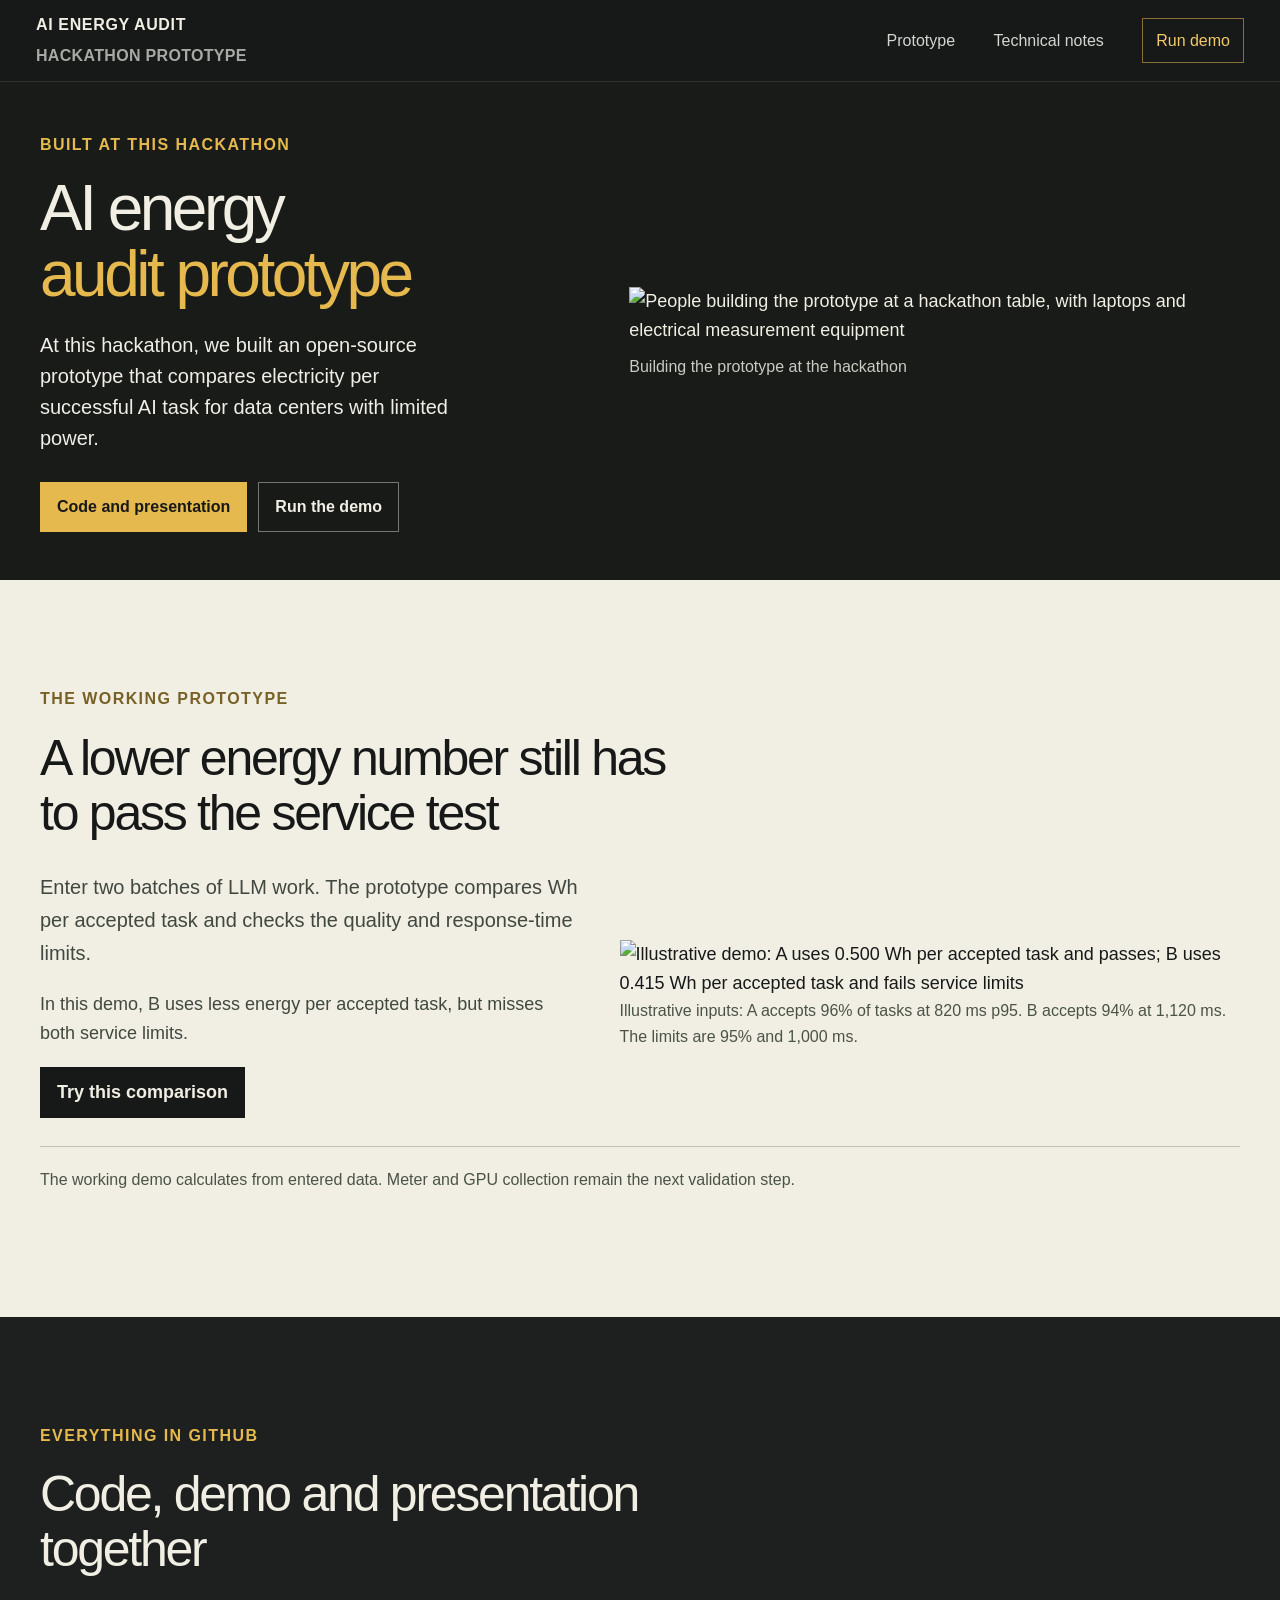
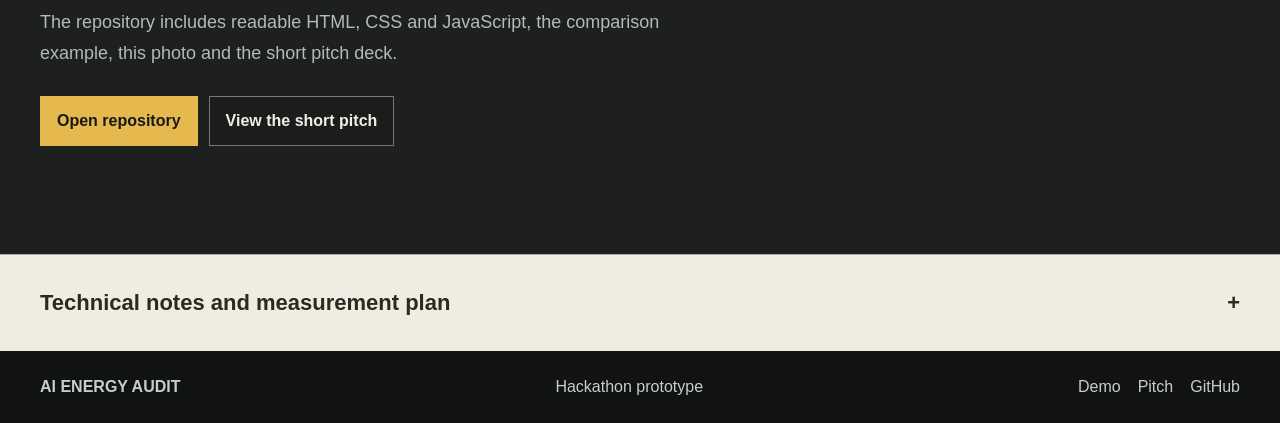
==== src/index.html @ 49cd06fc "Put the hackathon prototype, source and short pitch first" ====
<!doctype html><html lang="en"><head><meta charset="utf-8"><meta name="viewport" content="width=device-width, initial-scale=1"><meta name="description" content="A hackathon prototype for comparing LLM electricity use per accepted task."><title>AI Energy Audit · Hackathon prototype</title><link rel="stylesheet" href="styles.css"></head><body>
<a class="skip-link" href="#main">Skip to content</a><header class="site-header"><a class="wordmark" href="./">AI ENERGY AUDIT <small>HACKATHON PROTOTYPE</small></a><nav class="main-nav"><a href="#case">Prototype</a><a href="#method">Technical notes</a><a class="nav-cta" href="demo/">Run demo</a></nav></header><main id="main">
<section class="hackathon-hero" id="top"><div class="wrap hackathon-hero-grid"><div class="hackathon-copy"><p class="eyebrow">Built at this hackathon</p><h1>AI energy<br><em>audit prototype</em></h1><p class="hero-deck">At this hackathon, we built an open-source prototype that compares electricity per successful AI task for data centers with limited power.</p><div class="hero-actions"><a class="button button-amber" href="https://github.com/maxchamp2005-sudo/llm-energy-efficiency">Code and presentation</a><a class="button button-outline" href="demo/">Run the demo</a></div></div><figure class="hackathon-photo"><img src="assets/hackathon-team.jpg" alt="People building the prototype at a hackathon table, with laptops and electrical measurement equipment"><figcaption>Building the prototype at the hackathon</figcaption></figure></div></section>
<section class="section section-cream prototype-section" id="case"><div class="wrap"><p class="eyebrow eyebrow-dark">The working prototype</p><h2>A lower energy number still has to pass the service test</h2><div class="prototype-grid"><div><p class="large-copy">Enter two batches of LLM work. The prototype compares Wh per accepted task and checks the quality and response-time limits.</p><p>In this demo, B uses less energy per accepted task, but misses both service limits.</p><a class="button button-dark" href="demo/">Try this comparison</a></div><figure class="prototype-figure"><img src="assets/prototype-comparison.svg" alt="Illustrative demo: A uses 0.500 Wh per accepted task and passes; B uses 0.415 Wh per accepted task and fails service limits"><figcaption>Illustrative inputs: A accepts 96% of tasks at 820 ms p95. B accepts 94% at 1,120 ms. The limits are 95% and 1,000 ms.</figcaption></figure></div><p class="prototype-status">The working demo calculates from entered data. Meter and GPU collection remain the next validation step.</p></div></section>
<section class="section section-charcoal code-section"><div class="wrap"><p class="eyebrow">Everything in GitHub</p><h2>Code, demo and presentation together</h2><p class="section-intro">The repository includes readable HTML, CSS and JavaScript, the comparison example, this photo and the short pitch deck.</p><div class="hero-actions"><a class="button button-amber" href="https://github.com/maxchamp2005-sudo/llm-energy-efficiency">Open repository</a><a class="button button-outline" href="pitch/">View the short pitch</a></div></div></section>
<details class="technical-notes" id="method"><summary class="wrap">Technical notes and measurement plan <span aria-hidden="true">+</span></summary><div class="technical-content">    <section class="section section-cream" id="technical-case">
      <div class="wrap">
        <div class="section-topline"><span>THE DECISION</span><span>01 — 04</span></div>
        <div class="case-grid">
          <div>
            <p class="eyebrow eyebrow-dark">For operators with a choice to make</p>
            <h2>When two configurations both work, which one earns its place?</h2>
          </div>
          <div class="case-copy">
            <p class="large-copy">A model, serving stack, batching policy, or quantization change can alter energy use and service quality at the same time. A useful comparison holds the workload and acceptance rules steady, then measures what each configuration consumes.</p>
            <p>This is for an enterprise team evaluating a specific deployment decision—not a universal data-center score. The pilot starts with one representative workload and a clear operational threshold for quality, time to first token (TTFT), and time per output token (TPOT).</p>
            <a class="text-link" href="demo/">See how the batch comparison works <span aria-hidden="true">↗</span></a>
          </div>
        </div>
        <div class="decision-strip">
          <div class="decision-cell decision-label">A decision<br>with evidence</div>
          <div class="decision-cell"><span class="cell-index">INPUT</span><strong>Same fixed task set</strong><p>Prompts, sampling rules, warm-up, concurrency, and evaluation criteria are held constant.</p></div>
          <div class="decision-cell"><span class="cell-index">GATES</span><strong>Service stays in bounds</strong><p>A lower energy result is not eligible if quality acceptance or latency misses its threshold.</p></div>
          <div class="decision-cell"><span class="cell-index">OUTPUT</span><strong>Wh per accepted task</strong><p>Batch energy is divided by tasks that complete and pass the agreed quality check.</p></div>
        </div>
      </div>
    </section>

    <section class="section section-charcoal" id="measurement-details">
      <div class="wrap">
        <div class="section-topline"><span>THE MEASUREMENT MODEL</span><span>02 — 04</span></div>
        <div class="section-heading-row">
          <div><p class="eyebrow">Two boundaries, one workload</p><h2>Read the wall.<br><em>Explain the device.</em></h2></div>
          <p class="section-intro">The supply meter answers what the included equipment used. GPU telemetry helps explain how an accelerator behaved. Keep both observations aligned in time, and keep their totals separate.</p>
        </div>
        <div class="boundary-grid">
          <article class="boundary-card boundary-system">
            <div class="card-kicker"><span class="icon-ring">01</span> PRIMARY ENERGY RESULT</div>
            <h3>Whole-system supply energy</h3>
            <p>Measure real power or cumulative Wh at a defined, suitably rated supply boundary. Include every feed inside that boundary and state which loads sit outside it.</p>
            <div class="equation"><span>E<sub>supply</sub></span><b>∫ P(t) dt</b><small>across the matched batch window</small></div>
            <p class="card-foot">This is the candidate numerator for Wh per accepted task.</p>
          </article>
          <article class="boundary-card boundary-gpu">
            <div class="card-kicker"><span class="icon-ring">02</span> SECONDARY TELEMETRY</div>
            <h3>GPU device counters</h3>
            <p>Read supported per-device power or energy counters locally. Align their time window to the workload and report the sensor scope, sampling limits, and device support.</p>
            <div class="equation equation-gpu"><span>E<sub>GPU</sub></span><b>Σ Δcounter</b><small>per device, same time window</small></div>
            <p class="card-foot">Use this to explain the supply result. Never add it to supply Wh.</p>
          </article>
        </div>
        <div class="boundary-warning"><span aria-hidden="true">↳</span><p><strong>Do not double count.</strong> GPU energy is already inside a whole-system supply reading when those GPUs are downstream of the meter.</p></div>

        <div class="metric-band">
          <div><span class="metric-number">Wh</span><span class="metric-caption">gross batch energy</span></div>
          <div class="metric-operator">÷</div>
          <div><span class="metric-number metric-amber">accepted</span><span class="metric-caption">completed tasks</span></div>
          <div class="metric-operator">=</div>
          <div><span class="metric-number metric-result">Wh / task</span><span class="metric-caption">service-gated efficiency</span></div>
        </div>
        <p class="metric-caveat">For concurrent inference this is a batch average, not causal per-request metering. Keep the request mix, batch window, failed work, and quality evaluation visible.</p>
      </div>
    </section>

    <section class="section section-grid" id="pilot">
      <div class="wrap">
        <div class="section-topline"><span>THE PILOT SHAPE</span><span>03 — 04</span></div>
        <div class="pilot-intro">
          <div><p class="eyebrow eyebrow-dark">Designed for an isolated environment</p><h2>One bounded question.<br>One defensible comparison.</h2></div>
          <p class="large-copy">A candidate pilot correlates real supply energy with request and task logs, then uses GPU telemetry as a separate diagnostic. The deployment can be designed with a local collector and local results, with no outbound service calls; the meter’s own data path must be validated before the study.</p>
        </div>
        <div class="pilot-steps">
          <article><span class="step-mark">A</span><h3>Define the boundary</h3><p>Choose the metered feeds and included equipment. Record exclusions such as cooling, UPS losses, or shared infrastructure.</p></article>
          <article><span class="step-mark">B</span><h3>Freeze the workload</h3><p>Fix the task set, warm-up, sampling, and evaluation. Agree on quality acceptance, TTFT, and TPOT targets before comparing.</p></article>
          <article><span class="step-mark">C</span><h3>Align each run</h3><p>Match meter readings, GPU counters, and request/task events to the same start and end. Repeat trials and retain failures.</p></article>
          <article><span class="step-mark">D</span><h3>Decide inside the gate</h3><p>Compare Wh per accepted task only after each candidate clears the agreed service thresholds. Report uncertainty and boundary limits.</p></article>
        </div>
        <div class="fit-note"><span class="fit-label">ADDED VALUE TO TEST</span><p>Tools such as NVIDIA DCGM, AIPerf, MLPerf, and Zeus address useful parts of GPU telemetry, benchmarking, or energy analysis. The pilot’s proposed added value is the aligned view across real supply energy, production-shaped task outcomes, quality, and latency under one fixed acceptance rule. Keep existing tools where they fit; test whether this combined evidence changes the decision.</p></div>
      </div>
    </section>

    <section class="section section-cream section-economics">
      <div class="wrap">
        <div class="section-topline"><span>THE BUSINESS CASE</span><span>04 — 04</span></div>
        <div class="economics-grid">
          <div><p class="eyebrow eyebrow-dark">Translate carefully</p><h2>Expose energy cost.<br>Earn the savings claim.</h2><p class="large-copy">Metered consumption can make energy exposure legible. A lower lab result becomes a cash-savings estimate only after runtime, the tariff, and the applicable contract charges are verified.</p></div>
          <div class="economics-ledger">
            <div class="ledger-row"><span>01 / COST EXPOSURE</span><strong>Measured energy × applicable rate × eligible runtime</strong><p>Report the measured boundary and the rate used. Demand, capacity, fixed, and pass-through charges may not move with kWh.</p></div>
            <div class="ledger-row ledger-highlight"><span>02 / CONDITIONAL SAVINGS</span><strong>Validated energy delta × variable charges that actually change</strong><p>Apply only to workloads that can adopt the eligible configuration. Confirm billing treatment and operational runtime before calling it cash savings.</p></div>
          </div>
        </div>
      </div>
    </section>

    <section class="context-section">
      <div class="wrap context-grid">
        <div><p class="eyebrow">Why the decision matters</p><h2>Efficiency evidence helps operators use scarce capacity well.</h2></div>
        <div class="context-copy"><p>Electricity supply and interconnection can move on a different schedule from data-center construction. The IEA describes grid expansion timelines of roughly 5–15 years in some cases, compared with 1–3 years for data centers. Measurement can inform workload and infrastructure choices; it cannot create feeder capacity, solve cooling constraints, or accelerate a utility connection.</p><p>Likewise, PUE describes facility overhead relative to IT energy. It does not say how efficiently a given model completes accepted work. An LLM workload metric fills a different question, with its own clearly declared boundary.</p><div class="context-source"><span>CONTEXT, NOT A PROMISE</span><a href="https://www.iea.org/reports/electricity-2026/grids" target="_blank" rel="noopener">IEA · Electricity 2026: Grids ↗</a><a href="https://datacenter.uptimeinstitute.com/rs/711-RIA-145/images/2025.Annual.Survey.Report.pdf?version=0" target="_blank" rel="noopener">Uptime Institute · 2025 Annual Survey ↗</a></div></div>
      </div>
    </section>

    <section class="section section-charcoal instrument-section">
      <div class="wrap instrument-grid">
        <div><p class="eyebrow">Instrumentation reality check</p><h2>Current is useful.<br>Current is not energy.</h2><p class="section-intro">Clamp and bench meters can help diagnose load, but neither named instrument is a direct W/Wh meter. Select an appropriately rated real-energy meter for the supply measurement.</p></div>
        <details class="instrument-details">
          <summary><span>Open instrument notes</span><span class="summary-icon" aria-hidden="true">+</span></summary>
          <div class="details-body">
            <div class="instrument-row"><strong>Fluke 376 FC</strong><p>True-RMS clamp meter for AC/DC current diagnostics. Its current reading supports a load check; by itself it does not provide supply real power or cumulative Wh for this study. Confirm rated safe access and a fully local data path for any future workflow.</p><a href="https://www.fluke.com/en-us/product/electrical-testing/clamp-meters/fluke-376-fc" target="_blank" rel="noopener">Manufacturer product page ↗</a></div>
            <div class="instrument-row"><strong>Original UNI-T UT61B</strong><p>Not the UT61B+ variant. The original model is discontinued, is not True-RMS, and has a 10 A terminal-current limit. Treat it as limited bench diagnostics, not a server-feed clamp or direct W/Wh instrument.</p><a href="https://meters.uni-trend.com/product/ut61-series/" target="_blank" rel="noopener">UNI-T UT61 series ↗</a></div>
            <div class="instrument-row"><strong>Native GPU telemetry</strong><p>DCGM-exported NVIDIA metrics can supply device observations where supported. They remain a distinct boundary from wall or supply energy and should not be summed into it.</p><a href="https://docs.nvidia.com/datacenter/dcgm/latest/reference/dcgm-exporter-metrics.html" target="_blank" rel="noopener">NVIDIA DCGM exporter metrics ↗</a></div>
            <div class="instrument-row"><strong>Decision economics</strong><p>Unit economics connects resource consumption to a useful unit of work. The pilot should keep that unit tied to a task that passes the agreed quality threshold.</p><a href="https://www.finops.org/framework/capabilities/unit-economics/" target="_blank" rel="noopener">FinOps Foundation · Unit economics ↗</a></div>
          </div>
        </details>
      </div>
    </section>

</div></details>
</main><footer class="site-footer"><div class="wrap footer-content"><a class="footer-brand" href="./">AI ENERGY AUDIT</a><span>Hackathon prototype</span><div><a href="demo/">Demo</a><a href="pitch/">Pitch</a><a href="https://github.com/maxchamp2005-sudo/llm-energy-efficiency">GitHub</a></div></div></footer></body></html>
---- src/styles.css ----
:root {
  color-scheme: dark;
  --ink: #171918;
  --ink-2: #202321;
  --cream: #f1eee4;
  --paper: #e7e3d8;
  --amber: #e6b94e;
  --amber-light: #f1ca6a;
  --muted: #a5aaa4;
  --line: rgba(241, 238, 228, .18);
  --dark-line: rgba(23, 25, 24, .18);
  --body: "Avenir Next", Avenir, "Segoe UI", sans-serif;
  --display: "Avenir Next", Avenir, "Segoe UI", sans-serif;
}
* { box-sizing: border-box; }
html { scroll-behavior: smooth; scroll-padding-top: 82px; }
body { margin: 0; background: var(--ink); color: var(--cream); font: 16px/1.62 var(--body); -webkit-font-smoothing: antialiased; }
a { color: inherit; }
button, input, select { font: inherit; }
button, a { -webkit-tap-highlight-color: transparent; }
::selection { color: var(--ink); background: var(--amber); }
.wrap { width: min(1200px, calc(100% - 72px)); margin-inline: auto; }
.skip-link { position: fixed; z-index: 100; top: 8px; left: 8px; padding: 10px 14px; transform: translateY(-150%); color: var(--ink); background: var(--amber); }
.skip-link:focus { transform: none; }
.site-header { height: 78px; padding: 0 max(36px, calc((100vw - 1320px) / 2)); position: relative; z-index: 5; display: flex; align-items: center; justify-content: space-between; border-bottom: 1px solid rgba(241, 238, 228, .12); background: var(--ink); }
.wordmark { display: inline-flex; gap: 12px; align-items: center; text-decoration: none; font-weight: 750; font-size: 11px; letter-spacing: .12em; line-height: 1.18; }
.wordmark small { display: block; margin-top: 5px; color: var(--muted); font-size: 8px; font-weight: 600; letter-spacing: .18em; }
.wordmark-mark { width: 34px; height: 34px; display: grid; place-items: center; border: 1px solid rgba(230, 185, 78, .6); color: var(--amber); font: 700 15px/1 var(--display); }
.wordmark-mark span { color: var(--cream); }
.main-nav { display: flex; align-items: center; gap: clamp(19px, 3vw, 43px); }
.main-nav a { color: #d4d6d0; text-decoration: none; font-size: 12px; transition: color .18s ease; }
.main-nav a:hover, .main-nav a:focus-visible { color: var(--amber-light); }
.main-nav .nav-cta { padding: 9px 13px; border: 1px solid rgba(230, 185, 78, .55); color: var(--amber-light); }
.main-nav .nav-cta span { padding-left: 7px; }
.hero { min-height: 690px; height: min(800px, calc(100svh - 78px)); position: relative; overflow: hidden; display: flex; align-items: center; background: #111412; }
.hero-image, .hero-shade { position: absolute; inset: 0; }
.hero-image { background: url("assets/llm-energy-hero.png") center 48% / cover no-repeat; opacity: .74; }
.hero-shade { background: linear-gradient(90deg, rgba(16, 19, 17, .98) 0%, rgba(16, 19, 17, .9) 36%, rgba(16, 19, 17, .48) 63%, rgba(16, 19, 17, .1) 100%), linear-gradient(0deg, rgba(16, 19, 17, .64), transparent 24%, transparent 80%, rgba(16, 19, 17, .34)); }
.hero-content { position: relative; z-index: 1; padding-block: 80px; }
.eyebrow { margin: 0 0 20px; color: var(--amber); font-size: 10px; font-weight: 700; letter-spacing: .19em; line-height: 1.4; text-transform: uppercase; }
.eyebrow-dark { color: #786126; }
.status-dot { width: 7px; height: 7px; display: inline-block; margin: 0 9px 1px 0; border-radius: 50%; background: var(--amber); box-shadow: 0 0 16px rgba(230, 185, 78, .55); }
h1, h2, h3, p { margin-top: 0; }
h1, h2, h3 { font-family: var(--display); font-weight: 500; }
h1 { max-width: 920px; margin-bottom: 24px; font-size: clamp(52px, 7.6vw, 104px); letter-spacing: -.075em; line-height: .96; }
h1 em, h2 em { color: var(--amber); font-style: normal; }
.hero-deck { max-width: 650px; margin-bottom: 10px; color: #f0eee7; font-size: clamp(18px, 2vw, 23px); line-height: 1.42; }
.hero-support { max-width: 590px; margin-bottom: 28px; color: #bdc1bb; font-size: 14px; }
.hero-actions { display: flex; flex-wrap: wrap; gap: 11px; margin-top: 28px; }
.button { min-height: 45px; display: inline-flex; align-items: center; justify-content: center; gap: 14px; padding: 10px 16px; border: 1px solid transparent; font-size: 11px; font-weight: 700; letter-spacing: .02em; text-decoration: none; transition: background .18s ease, color .18s ease, border-color .18s ease, transform .18s ease; }
.button:hover { transform: translateY(-2px); }
.button-amber { color: var(--ink); background: var(--amber); }
.button-amber:hover { background: var(--amber-light); }
.button-outline { color: var(--cream); border-color: rgba(241, 238, 228, .43); background: rgba(23, 25, 24, .3); }
.button-outline:hover { border-color: var(--cream); background: rgba(23, 25, 24, .72); }
.hero-note { display: flex; align-items: center; gap: 10px; margin: 34px 0 0; color: #b3b6ae; font-size: 10px; letter-spacing: .07em; }
.rule { width: 23px; height: 1px; background: var(--amber); }
.hero-index { position: absolute; right: max(36px, calc((100vw - 1320px) / 2)); bottom: 31px; color: #c5c9c0; font: 9px/1.4 var(--body); letter-spacing: .15em; }
.hero-index span { color: var(--amber); }
.signal-bar { min-height: 78px; display: grid; grid-template-columns: repeat(4, 1fr); padding: 0 max(36px, calc((100vw - 1200px) / 2)); border-bottom: 1px solid var(--line); background: #1b1e1c; }
.signal-bar > div { display: flex; align-items: center; gap: 13px; padding: 16px 15px; border-right: 1px solid var(--line); color: #dcddd6; font-size: 11px; }
.signal-bar > div:first-child { padding-left: 0; }
.signal-bar > div:last-child { border-right: 0; }
.signal-num { color: var(--amber); font: 12px/1 var(--display); }
.section { padding: 108px 0; }
.section-cream { color: var(--ink); background: var(--cream); }
.section-charcoal { background: #1d201e; }
.section-grid { color: var(--ink); background-color: var(--paper); background-image: linear-gradient(rgba(36, 40, 36, .035) 1px, transparent 1px), linear-gradient(90deg, rgba(36, 40, 36, .035) 1px, transparent 1px); background-size: 38px 38px; }
.section-topline { display: flex; align-items: center; justify-content: space-between; padding-bottom: 14px; border-bottom: 1px solid currentColor; border-color: var(--dark-line); color: #73776e; font-size: 9px; font-weight: 700; letter-spacing: .17em; }
.section-charcoal .section-topline { border-color: var(--line); color: #a8aca5; }
.case-grid { display: grid; grid-template-columns: 1.05fr .78fr; gap: 10vw; padding: 72px 0 60px; }
.case-grid h2, .section-heading-row h2, .pilot-intro h2, .economics-grid h2, .context-grid h2, .instrument-grid h2, .close-grid h2 { margin-bottom: 0; font-size: clamp(38px, 5.1vw, 68px); letter-spacing: -.065em; line-height: 1.04; }
.case-copy { padding-top: 2px; }
.large-copy { color: #363b35; font-size: 18px; line-height: 1.62; }
.case-copy > p:not(.large-copy) { color: #666b62; font-size: 14px; line-height: 1.75; }
.text-link { display: inline-block; margin-top: 17px; padding-bottom: 5px; border-bottom: 1px solid #a58942; color: #514522; font-size: 11px; font-weight: 700; text-decoration: none; }
.text-link:hover { color: #161918; border-color: #161918; }
.decision-strip { display: grid; grid-template-columns: .7fr repeat(3, 1fr); border-top: 1px solid var(--dark-line); border-bottom: 1px solid var(--dark-line); }
.decision-cell { min-height: 185px; padding: 22px 23px 22px 27px; border-left: 1px solid var(--dark-line); }
.decision-cell:first-child { padding-left: 0; border-left: 0; }
.decision-label { align-self: center; color: #71766b; font-size: 14px; font-weight: 650; line-height: 1.45; }
.cell-index { display: block; margin-bottom: 26px; color: #8f7738; font-size: 9px; font-weight: 700; letter-spacing: .16em; }
.decision-cell strong { display: block; margin-bottom: 8px; font-size: 15px; font-weight: 650; }
.decision-cell p { max-width: 235px; margin: 0; color: #6b7068; font-size: 12px; line-height: 1.65; }
.section-heading-row { display: grid; grid-template-columns: 1.05fr .72fr; align-items: end; gap: 9vw; padding: 66px 0 48px; }
.section-heading-row h2 { max-width: 650px; }
.section-intro { margin-bottom: 5px; color: #b6bab4; font-size: 15px; line-height: 1.75; }
.boundary-grid { display: grid; grid-template-columns: 1fr 1fr; gap: 17px; }
.boundary-card { min-height: 366px; padding: 30px 33px; border: 1px solid rgba(241, 238, 228, .15); background: linear-gradient(145deg, rgba(255,255,255,.035), rgba(255,255,255,0)); }
.boundary-system { border-top: 2px solid var(--amber); }
.boundary-gpu { border-top: 2px solid #858c84; }
.card-kicker { display: flex; gap: 10px; align-items: center; margin-bottom: 27px; color: #b9bcb4; font-size: 9px; font-weight: 700; letter-spacing: .13em; }
.icon-ring { width: 26px; height: 26px; display: grid; place-items: center; border: 1px solid rgba(230, 185, 78, .65); border-radius: 50%; color: var(--amber); font-size: 9px; }
.boundary-gpu .icon-ring { border-color: #858c84; color: #c8cec4; }
.boundary-card h3 { margin-bottom: 12px; font-size: 26px; letter-spacing: -.045em; }
.boundary-card > p { max-width: 485px; margin-bottom: 0; color: #b4b8b2; font-size: 13px; line-height: 1.7; }
.equation { display: flex; flex-wrap: wrap; align-items: baseline; gap: 13px; margin: 25px 0 10px; padding: 15px 0; border-top: 1px solid var(--line); border-bottom: 1px solid var(--line); }
.equation > span { color: var(--amber); font: 20px/1 var(--display); }
.equation b { font: 500 20px/1 var(--display); }
.equation small { color: #9da29b; font-size: 10px; }
.equation-gpu > span { color: #d0d5cc; }
.card-foot { min-height: 40px; color: #8e948d !important; font-size: 11px !important; }
.boundary-warning { display: flex; gap: 13px; align-items: baseline; margin: 19px 0 56px; color: #c8cbc4; font-size: 12px; }
.boundary-warning > span { color: var(--amber); }
.boundary-warning p { margin: 0; }
.boundary-warning strong { color: var(--cream); }
.metric-band { display: grid; grid-template-columns: 1fr 48px 1fr 48px 1.2fr; align-items: center; padding: 34px 25px; border: 1px solid rgba(241, 238, 228, .17); background: #171918; text-align: center; }
.metric-band > div:not(.metric-operator) { display: flex; flex-direction: column; gap: 8px; }
.metric-number { font: 500 clamp(23px, 3vw, 39px)/1.1 var(--display); letter-spacing: -.05em; }
.metric-amber { color: var(--amber); }
.metric-result { color: var(--cream); }
.metric-caption { color: #989e96; font-size: 9px; letter-spacing: .12em; text-transform: uppercase; }
.metric-operator { color: #727970; font: 22px/1 var(--display); }
.metric-caveat { max-width: 800px; margin: 17px auto 0; color: #a5aaa2; font-size: 11px; line-height: 1.7; text-align: center; }
.pilot-intro { display: grid; grid-template-columns: 1fr .8fr; gap: 8vw; align-items: end; padding: 65px 0 48px; }
.pilot-intro h2 { font-size: clamp(39px, 5vw, 64px); }
.pilot-intro .large-copy { margin-bottom: 4px; font-size: 15px; }
.pilot-steps { display: grid; grid-template-columns: repeat(4, 1fr); border-top: 1px solid var(--dark-line); border-bottom: 1px solid var(--dark-line); }
.pilot-steps article { min-height: 230px; padding: 21px 23px 24px; border-left: 1px solid var(--dark-line); }
.pilot-steps article:first-child { padding-left: 0; border-left: 0; }
.step-mark { width: 31px; height: 31px; display: grid; place-items: center; margin-bottom: 28px; border: 1px solid #9d803b; color: #80692e; font: 13px/1 var(--display); }
.pilot-steps h3 { margin-bottom: 9px; font-size: 18px; letter-spacing: -.03em; }
.pilot-steps p { max-width: 235px; margin-bottom: 0; color: #656b63; font-size: 12px; line-height: 1.7; }
.fit-note { display: grid; grid-template-columns: .26fr 1fr; gap: 30px; margin-top: 31px; padding: 20px 23px; border-left: 2px solid #88713a; background: rgba(255,255,255,.35); }
.fit-label { padding-top: 3px; color: #78662f; font-size: 9px; font-weight: 700; letter-spacing: .14em; }
.fit-note p { margin: 0; color: #555b53; font-size: 12px; line-height: 1.75; }
.section-economics { padding-block: 99px; }
.economics-grid { display: grid; grid-template-columns: .8fr 1fr; gap: 10vw; padding-top: 65px; }
.economics-grid .large-copy { margin-top: 23px; font-size: 15px; }
.economics-ledger { border-top: 1px solid var(--dark-line); }
.ledger-row { padding: 20px 20px 21px; border-bottom: 1px solid var(--dark-line); }
.ledger-row > span { display: block; margin-bottom: 11px; color: #7a652c; font-size: 9px; font-weight: 700; letter-spacing: .14em; }
.ledger-row strong { display: block; max-width: 490px; font-size: 16px; font-weight: 650; line-height: 1.45; }
.ledger-row p { max-width: 510px; margin: 9px 0 0; color: #696f65; font-size: 12px; line-height: 1.7; }
.ledger-highlight { background: rgba(230, 185, 78, .12); }
.context-section { padding: 86px 0; border-top: 1px solid var(--line); border-bottom: 1px solid var(--line); background: #242825; }
.context-grid { display: grid; grid-template-columns: .75fr 1fr; gap: 11vw; }
.context-grid h2 { max-width: 480px; font-size: clamp(34px, 4vw, 52px); }
.context-copy > p { margin-bottom: 19px; color: #c3c7bf; font-size: 13px; line-height: 1.8; }
.context-source { display: flex; flex-wrap: wrap; align-items: center; gap: 16px 25px; margin-top: 27px; padding-top: 16px; border-top: 1px solid var(--line); }
.context-source span { flex-basis: 100%; color: var(--amber); font-size: 8px; font-weight: 700; letter-spacing: .14em; }
.context-source a { color: #e0e1db; font-size: 11px; text-decoration-color: rgba(230, 185, 78, .6); text-underline-offset: 4px; }
.instrument-section { padding-block: 84px; }
.instrument-grid { display: grid; grid-template-columns: .75fr 1fr; gap: 11vw; align-items: start; }
.instrument-grid h2 { font-size: clamp(36px, 4.6vw, 57px); }
.instrument-grid .section-intro { margin-top: 21px; font-size: 13px; }
.instrument-details { border-top: 1px solid var(--line); }
.instrument-details summary { display: flex; align-items: center; justify-content: space-between; gap: 15px; padding: 18px 0; color: var(--cream); cursor: pointer; font-size: 13px; font-weight: 650; list-style: none; }
.instrument-details summary::-webkit-details-marker { display: none; }
.summary-icon { color: var(--amber); font-size: 22px; font-weight: 300; transition: transform .2s ease; }
.instrument-details[open] .summary-icon { transform: rotate(45deg); }
.details-body { border-top: 1px solid var(--line); }
.instrument-row { display: grid; grid-template-columns: 145px 1fr; gap: 7px 17px; padding: 18px 0; border-bottom: 1px solid var(--line); }
.instrument-row strong { color: var(--amber-light); font-size: 12px; }
.instrument-row p { grid-column: 2; margin: 0; color: #b4b9b1; font-size: 11px; line-height: 1.7; }
.instrument-row a { grid-column: 2; justify-self: start; color: #d8d9d2; font-size: 10px; text-decoration-color: #8a7138; text-underline-offset: 4px; }
.section-last { padding-block: 94px; color: var(--ink); background: var(--amber); }
.section-last .eyebrow { color: #655321; }
.close-grid { display: grid; grid-template-columns: .9fr .8fr; gap: 10vw; align-items: center; }
.close-grid h2 { font-size: clamp(40px, 5.3vw, 67px); }
.close-grid .large-copy { max-width: 530px; margin-bottom: 24px; font-size: 15px; }
.close-actions { display: flex; flex-wrap: wrap; gap: 20px; align-items: center; }
.button-dark { color: var(--cream); background: var(--ink); }
.button-dark:hover { background: #303531; }
.section-last .text-link { margin-top: 0; border-color: rgba(23,25,24,.48); color: var(--ink); }
.site-footer { padding: 24px 0; background: #111312; }
.footer-content { display: flex; justify-content: space-between; align-items: center; gap: 20px; color: #949a93; font-size: 9px; }
.footer-brand { color: #c7cac3; font-size: 9px; font-weight: 700; letter-spacing: .1em; text-decoration: none; }
.footer-content > div { display: flex; gap: 17px; }
.footer-content a:not(.footer-brand) { color: #c3c6bf; text-decoration: none; }
.footer-content a:hover { color: var(--amber-light); }

/* Browser demo and deck pages share the same visual system. */
.subpage { min-height: 100vh; }
.subpage-hero { padding: 65px 0 48px; border-bottom: 1px solid var(--line); background: radial-gradient(ellipse at 81% 9%, rgba(230,185,78,.1), transparent 35%), #1d201e; }
.subpage-hero h1 { max-width: 880px; font-size: clamp(43px, 6vw, 75px); }
.subpage-hero .hero-deck { max-width: 740px; font-size: 16px; }
.crumb { display: inline-block; margin-bottom: 25px; color: #c0c4bc; font-size: 10px; text-decoration-color: #978044; text-underline-offset: 4px; }
.demo-main { padding: 42px 0 90px; }
.demo-label { display: flex; align-items: center; justify-content: space-between; gap: 20px; margin-bottom: 20px; color: #a8ada5; font-size: 9px; font-weight: 700; letter-spacing: .13em; text-transform: uppercase; }
.sample-pill { padding: 7px 10px; border: 1px solid rgba(230,185,78,.45); color: var(--amber-light); letter-spacing: .08em; }
.demo-panel { margin-bottom: 25px; padding: 27px; border: 1px solid var(--line); background: #202321; }
.demo-panel h2 { margin: 0 0 8px; font-size: 22px; letter-spacing: -.035em; }
.demo-panel > p { max-width: 750px; margin-bottom: 22px; color: #abb0a9; font-size: 12px; line-height: 1.7; }
.common-gates { display: grid; grid-template-columns: minmax(150px, 1fr) minmax(180px, 1fr) minmax(220px, 1.3fr); gap: 14px; padding-top: 6px; }
.field { display: flex; flex-direction: column; gap: 7px; }
.field label { color: #d6d9d2; font-size: 10px; font-weight: 650; }
.field small { min-height: 30px; color: #858c84; font-size: 9px; line-height: 1.5; }
.field input, .field select { width: 100%; min-height: 41px; padding: 9px 11px; border: 1px solid #555c54; border-radius: 0; outline: none; color: var(--cream); background: #151817; font-size: 13px; font-variant-numeric: tabular-nums; }
.field input:focus, .field select:focus { border-color: var(--amber); box-shadow: 0 0 0 2px rgba(230,185,78,.16); }
.field input[aria-invalid="true"] { border-color: #ef8b77; }
.field .suffix-wrap { position: relative; }
.suffix-wrap input { padding-right: 48px; }
.suffix { position: absolute; top: 50%; right: 12px; transform: translateY(-50%); color: #8f958d; font-size: 10px; pointer-events: none; }
.scenario-grid { display: grid; grid-template-columns: 1fr 1fr; gap: 18px; }
.scenario-card { border: 1px solid var(--line); background: #202321; }
.scenario-head { display: flex; align-items: center; justify-content: space-between; padding: 19px 22px 17px; border-bottom: 1px solid var(--line); }
.scenario-head h2 { margin: 0; font-size: 18px; }
.scenario-head span { color: var(--amber); font-size: 9px; font-weight: 700; letter-spacing: .12em; text-transform: uppercase; }
.scenario-card.candidate .scenario-head span { color: #b9c2b3; }
.scenario-fields { display: grid; grid-template-columns: 1fr 1fr; gap: 14px; padding: 20px 22px 22px; }
.scenario-fields .field small { min-height: 0; }
.form-error { display: none; margin: 17px 0 0; padding: 11px 13px; border-left: 2px solid #ef8b77; color: #ffd1c7; background: rgba(239,139,119,.09); font-size: 11px; }
.form-error.visible { display: block; }
.demo-actions { display: flex; flex-wrap: wrap; gap: 10px; align-items: center; margin-top: 17px; }
.demo-actions .button { min-height: 40px; cursor: pointer; }
.button-muted { color: #d4d8d0; border-color: #575e56; background: transparent; }
.button-muted:hover { border-color: var(--cream); background: #292d2a; }
.button-plain { min-height: 40px; padding: 7px 4px; border: 0; color: #c0c5bd; background: none; cursor: pointer; font-size: 11px; }
.button-plain:hover { color: var(--amber-light); }
.results-section { padding-top: 28px; }
.results-heading { display: flex; justify-content: space-between; align-items: baseline; gap: 15px; margin-bottom: 14px; }
.results-heading h2 { margin: 0; font-size: 21px; }
.results-heading span { color: #9da39a; font-size: 10px; }
.result-summary { margin-bottom: 15px; padding: 15px 17px; border-left: 2px solid var(--amber); color: #ece9df; background: #262a27; font-size: 13px; line-height: 1.65; }
.result-summary[data-tone="blocked"] { border-color: #e99377; }
.result-summary[data-tone="eligible"] { border-color: #9eb88b; }
.result-cards { display: grid; grid-template-columns: 1fr 1fr; gap: 18px; }
.result-card { padding: 21px; border: 1px solid var(--line); background: #1b1e1c; }
.result-card h3 { display: flex; justify-content: space-between; align-items: center; margin: 0 0 18px; font-size: 14px; }
.gate-badge { padding: 5px 8px; color: #d2d8cd; border: 1px solid #7f9075; font-size: 8px; font-weight: 700; letter-spacing: .11em; text-transform: uppercase; }
.gate-badge.fail { color: #ffd1c7; border-color: #a26757; }
.gate-badge.unknown { color: #f2d990; border-color: #887542; }
.metric-list { display: grid; grid-template-columns: 1fr auto; gap: 10px 13px; margin: 0; font-size: 11px; }
.metric-list dt { color: #9da39a; }
.metric-list dd { margin: 0; color: var(--cream); font-variant-numeric: tabular-nums; text-align: right; }
.metric-list dd.primary-metric { color: var(--amber-light); font-size: 15px; font-weight: 650; }
.metric-list dd.bad { color: #ffc0b0; }
.metric-list dd.good { color: #c3d7b5; }
.demo-caveat { max-width: 850px; margin: 17px 0 0; color: #9ea49c; font-size: 10px; line-height: 1.7; }
.ac-panel { margin-top: 47px; }
.ac-panel .common-gates { grid-template-columns: repeat(4, 1fr); }
.ac-result { display: flex; flex-wrap: wrap; gap: 12px 30px; align-items: baseline; margin-top: 20px; padding-top: 16px; border-top: 1px solid var(--line); }
.ac-result > div { display: flex; gap: 8px; align-items: baseline; }
.ac-result span { color: #a9afa7; font-size: 10px; }
.ac-result strong { color: var(--amber-light); font: 500 19px/1 var(--display); }
.ac-note { margin: 13px 0 0 !important; font-size: 10px !important; }
.data-note { margin-top: 26px; padding: 16px 18px; border: 1px solid var(--line); color: #aeb3ab; font-size: 10px; line-height: 1.7; }
.data-note strong { color: var(--cream); }

.pitch-main { padding: 30px 0 68px; }
.pitch-top { display: flex; justify-content: space-between; align-items: center; gap: 20px; margin-bottom: 17px; }
.pitch-top .demo-label { margin: 0; }
.pitch-actions { display: flex; gap: 9px; }
.pitch-actions .button { min-height: 38px; padding: 7px 11px; }
.slide-stage { position: relative; overflow: hidden; display: grid; place-items: center; min-height: 300px; padding: 20px; border: 1px solid var(--line); background: #111312; }
.slide-stage:fullscreen { min-height: 100vh; padding: 24px; border: 0; }
.slide-stage:fullscreen .slide-image { width: 100%; max-height: calc(100vh - 48px); }
.slide-image { display: block; width: min(100%, 1120px); max-height: min(68vh, 690px); object-fit: contain; box-shadow: 0 13px 54px rgba(0,0,0,.38); }
.stage-control { position: absolute; z-index: 1; top: 50%; width: 44px; height: 50px; transform: translateY(-50%); border: 1px solid rgba(241,238,228,.3); color: var(--cream); background: rgba(18,20,19,.78); cursor: pointer; font-size: 22px; }
.stage-control:hover:not(:disabled) { color: var(--ink); border-color: var(--amber); background: var(--amber); }
.stage-control:disabled { opacity: .32; cursor: not-allowed; }
.stage-prev { left: 22px; }
.stage-next { right: 22px; }
.pitch-caption { display: flex; justify-content: space-between; gap: 15px; padding: 13px 2px 0; color: #a7aca4; font-size: 10px; }
.pitch-caption strong { color: var(--cream); font-weight: 600; }
.thumbnail-row { display: flex; gap: 9px; overflow-x: auto; padding: 17px 0 10px; scrollbar-color: #73796f #202321; scrollbar-width: thin; }
.thumb { flex: 0 0 clamp(116px, 14vw, 166px); padding: 4px; border: 1px solid transparent; background: #202321; cursor: pointer; text-align: left; }
.thumb img { display: block; width: 100%; aspect-ratio: 16 / 9; object-fit: cover; opacity: .68; transition: opacity .18s ease; }
.thumb span { display: block; padding: 6px 3px 2px; color: #9ea49b; font-size: 9px; }
.thumb:hover img, .thumb[aria-current="true"] img { opacity: 1; }
.thumb[aria-current="true"] { border-color: var(--amber); }
.thumb[aria-current="true"] span { color: var(--amber-light); }
.pitch-help { margin: 12px 0 0; color: #929991; font-size: 10px; }

:focus-visible { outline: 2px solid var(--amber-light); outline-offset: 3px; }
@media (max-width: 900px) {
  .case-grid, .section-heading-row, .pilot-intro, .economics-grid, .context-grid, .instrument-grid, .close-grid { grid-template-columns: 1fr 1fr; gap: 6vw; }
  .signal-bar { padding-inline: 24px; }
  .signal-bar > div { padding-inline: 10px; font-size: 10px; }
  .decision-strip { grid-template-columns: repeat(2, 1fr); }
  .decision-cell:nth-child(3) { border-left: 0; }
  .decision-cell:first-child { padding-left: 20px; }
  .decision-label { min-height: 140px; }
  .pilot-steps { grid-template-columns: repeat(2, 1fr); }
  .pilot-steps article:nth-child(3) { border-left: 0; }
  .pilot-steps article:nth-child(n+3) { border-top: 1px solid var(--dark-line); }
}
@media (max-width: 640px) {
  html { scroll-padding-top: 68px; }
  .wrap { width: min(100% - 38px, 520px); }
  .site-header { height: 68px; padding-inline: 19px; }
  .wordmark { gap: 8px; font-size: 9px; }
  .wordmark small { font-size: 7px; }
  .wordmark-mark { width: 30px; height: 30px; }
  .main-nav { gap: 13px; }
  .main-nav > a:not(.nav-cta) { display: none; }
  .main-nav .nav-cta { padding: 8px 10px; font-size: 10px; }
  .hero { min-height: 690px; height: auto; align-items: flex-start; }
  .hero-image { background-position: 60% center; opacity: .54; }
  .hero-shade { background: linear-gradient(90deg, rgba(16,19,17,.96), rgba(16,19,17,.61)), linear-gradient(0deg, rgba(16,19,17,.7), transparent 45%); }
  .hero-content { padding-block: 67px 88px; }
  .hero h1 { font-size: clamp(47px, 13vw, 67px); }
  .hero-deck { font-size: 17px; }
  .hero-support { font-size: 12px; }
  .hero-actions { align-items: stretch; flex-direction: column; max-width: 330px; }
  .button { justify-content: space-between; }
  .hero-note { align-items: flex-start; font-size: 9px; line-height: 1.5; }
  .hero-index { right: 19px; bottom: 20px; }
  .signal-bar { grid-template-columns: 1fr 1fr; padding-inline: 19px; }
  .signal-bar > div { min-height: 54px; padding: 10px 7px; border-bottom: 1px solid var(--line); font-size: 9px; }
  .signal-bar > div:nth-child(2) { border-right: 0; }
  .signal-bar > div:nth-child(3), .signal-bar > div:nth-child(4) { border-bottom: 0; }
  .signal-bar > div:first-child { padding-left: 7px; }
  .section { padding-block: 72px; }
  .section-topline { font-size: 8px; }
  .case-grid, .section-heading-row, .pilot-intro, .economics-grid, .context-grid, .instrument-grid, .close-grid { grid-template-columns: 1fr; gap: 27px; padding-top: 48px; }
  .case-grid { padding-bottom: 42px; }
  .case-grid h2, .section-heading-row h2, .pilot-intro h2, .economics-grid h2, .context-grid h2, .instrument-grid h2, .close-grid h2 { font-size: clamp(37px, 10vw, 50px); }
  .large-copy { font-size: 16px; }
  .case-copy > p:not(.large-copy) { font-size: 13px; }
  .decision-strip { grid-template-columns: 1fr 1fr; }
  .decision-cell { min-height: 170px; padding: 16px 13px; }
  .decision-cell:first-child { padding-left: 13px; }
  .decision-label { min-height: 90px; }
  .cell-index { margin-bottom: 18px; }
  .decision-cell strong { font-size: 13px; }
  .decision-cell p { font-size: 10px; }
  .section-heading-row { padding-bottom: 33px; }
  .section-intro { font-size: 13px; }
  .boundary-grid { grid-template-columns: 1fr; gap: 12px; }
  .boundary-card { min-height: unset; padding: 23px 20px; }
  .boundary-card h3 { font-size: 23px; }
  .boundary-card > p { font-size: 12px; }
  .equation { gap: 9px; }
  .equation b { font-size: 17px; }
  .equation small { flex-basis: 100%; }
  .boundary-warning { margin: 16px 0 38px; font-size: 11px; }
  .metric-band { grid-template-columns: 1fr 25px 1fr 25px 1.2fr; padding: 22px 8px; }
  .metric-number { font-size: clamp(18px, 5vw, 26px); }
  .metric-caption { font-size: 7px; letter-spacing: .07em; }
  .metric-caveat { font-size: 10px; }
  .pilot-intro { padding-bottom: 32px; }
  .pilot-intro .large-copy { font-size: 13px; }
  .pilot-steps { grid-template-columns: 1fr 1fr; }
  .pilot-steps article { min-height: 218px; padding: 17px 12px; }
  .pilot-steps article:first-child { padding-left: 0; }
  .pilot-steps article:nth-child(3) { padding-left: 0; }
  .pilot-steps h3 { font-size: 15px; }
  .pilot-steps p { font-size: 10px; }
  .step-mark { margin-bottom: 20px; }
  .fit-note { grid-template-columns: 1fr; gap: 10px; padding: 17px; }
  .fit-note p { font-size: 11px; }
  .economics-grid { gap: 24px; }
  .economics-grid .large-copy { font-size: 13px; }
  .ledger-row { padding-inline: 14px; }
  .ledger-row strong { font-size: 14px; }
  .context-section, .instrument-section { padding-block: 66px; }
  .context-grid, .instrument-grid { gap: 24px; }
  .context-copy > p { font-size: 12px; }
  .context-source { gap: 12px 17px; }
  .context-source a { font-size: 10px; }
  .instrument-grid .section-intro { font-size: 12px; }
  .instrument-row { grid-template-columns: 1fr; gap: 7px; }
  .instrument-row p, .instrument-row a { grid-column: 1; }
  .section-last { padding-block: 66px; }
  .close-grid { gap: 22px; }
  .close-grid .large-copy { font-size: 13px; }
  .close-actions { align-items: flex-start; flex-direction: column; }
  .footer-content { align-items: flex-start; flex-direction: column; gap: 11px; }
  .footer-content > div { flex-wrap: wrap; }
  .subpage-hero { padding: 46px 0 38px; }
  .subpage-hero h1 { font-size: clamp(42px, 11vw, 60px); }
  .subpage-hero .hero-deck { font-size: 14px; }
  .demo-main { padding-top: 25px; }
  .demo-label { align-items: flex-start; flex-direction: column; gap: 8px; }
  .demo-panel { padding: 20px 16px; }
  .common-gates, .ac-panel .common-gates { grid-template-columns: 1fr 1fr; }
  .common-gates .field:last-child { grid-column: 1 / -1; }
  .scenario-grid, .result-cards { grid-template-columns: 1fr; gap: 12px; }
  .scenario-fields { gap: 12px 9px; padding: 16px 14px; }
  .field label { font-size: 9px; }
  .field input { font-size: 12px; }
  .results-heading { align-items: flex-start; flex-direction: column; gap: 4px; }
  .ac-panel { margin-top: 31px; }
  .pitch-main { padding-top: 19px; }
  .pitch-top { align-items: flex-start; flex-direction: column; }
  .pitch-actions { width: 100%; }
  .pitch-actions .button { flex: 1; }
  .slide-stage { min-height: 225px; padding: 8px; }
  .slide-image { max-height: 54vh; }
  .stage-control { width: 34px; height: 40px; }
  .stage-prev { left: 8px; }
  .stage-next { right: 8px; }
  .pitch-caption { font-size: 9px; }
  .thumb { flex-basis: 122px; }
}
@media (prefers-reduced-motion: reduce) {
  *, *::before, *::after { scroll-behavior: auto !important; transition-duration: .01ms !important; animation-duration: .01ms !important; animation-iteration-count: 1 !important; }
}

/* Larger type and roomier layouts for the published pages. */
body { font-size: 18px; line-height: 1.62; -webkit-font-smoothing: auto; }
.wordmark { font-size: 16px !important; letter-spacing: .04em; }
.wordmark small { font-size: 16px !important; letter-spacing: .02em; }
.wordmark-mark { font-size: 16px !important; }
.main-nav a, .main-nav .nav-cta { font-size: 16px !important; }
.eyebrow { font-size: 16px !important; letter-spacing: .09em; }
.hero-deck, .subpage-hero .hero-deck { font-size: clamp(20px, 2vw, 24px) !important; line-height: 1.48; }
.hero-support { font-size: 18px !important; line-height: 1.6; }
.button, .button-plain { min-height: 50px; font-size: 18px !important; letter-spacing: 0; }
.hero-note, .hero-index { font-size: 16px !important; letter-spacing: .03em; }
.signal-bar > div { font-size: 16px !important; line-height: 1.4; }
.signal-num { font-size: 16px !important; }
.section-topline { font-size: 16px !important; letter-spacing: .08em; }
.large-copy { font-size: 20px !important; line-height: 1.65; }
.case-copy > p:not(.large-copy), .section-intro { font-size: 18px !important; line-height: 1.7; }
.text-link { font-size: 16px !important; }
.decision-strip { grid-template-columns: .72fr repeat(3, 1fr); }
.decision-cell { min-height: 0; padding-block: 26px; }
.decision-label { color: #51584f; font-size: 22px !important; line-height: 1.35; }
.cell-index { margin-bottom: 17px; color: #725a1f; font-size: 16px !important; letter-spacing: .08em; }
.decision-cell strong { margin-bottom: 10px; font-size: 22px !important; line-height: 1.3; }
.decision-cell p { max-width: 32ch; color: #4e554d; font-size: 20px !important; line-height: 1.55; }
.card-kicker { font-size: 16px !important; letter-spacing: .06em; }
.icon-ring { width: 32px; height: 32px; font-size: 16px !important; }
.boundary-card h3 { font-size: 28px; }
.boundary-card > p { color: #d0d4cc; font-size: 18px !important; line-height: 1.65; }
.equation > span, .equation b { font-size: 22px !important; }
.equation small { color: #c4c9c1; font-size: 16px !important; }
.card-foot { min-height: 0; color: #c3c8c0 !important; font-size: 18px !important; }
.boundary-warning { color: #d7dbd4; font-size: 18px !important; line-height: 1.6; }
.metric-caption { color: #c4c9c1; font-size: 16px !important; letter-spacing: .04em; }
.metric-caveat { color: #c5cac2; font-size: 18px !important; line-height: 1.65; }
.pilot-intro .large-copy, .economics-grid .large-copy, .close-grid .large-copy { font-size: 20px !important; }
.pilot-steps h3 { font-size: 22px !important; }
.pilot-steps p { max-width: 34ch; color: #4d554c; font-size: 18px !important; line-height: 1.62; }
.step-mark { width: 36px; height: 36px; font-size: 16px !important; }
.fit-label { color: #62501f; font-size: 16px !important; letter-spacing: .07em; }
.fit-note p { color: #414840; font-size: 18px !important; line-height: 1.65; }
.ledger-row > span { color: #634f1c; font-size: 16px !important; letter-spacing: .07em; }
.ledger-row strong { font-size: 20px !important; }
.ledger-row p { color: #4d554c; font-size: 18px !important; line-height: 1.65; }
.context-copy > p { color: #d6dad3; font-size: 18px !important; line-height: 1.7; }
.context-source span, .context-source a { font-size: 16px !important; letter-spacing: .05em; }
.instrument-grid .section-intro { font-size: 18px !important; }
.instrument-details summary { font-size: 18px !important; }
.summary-icon { font-size: 24px !important; }
.instrument-row strong, .instrument-row a { font-size: 16px !important; }
.instrument-row p { color: #d0d5cd; font-size: 18px !important; line-height: 1.65; }
.footer-content, .footer-brand, .footer-content a:not(.footer-brand) { color: #c9cec6; font-size: 16px !important; letter-spacing: 0; }
.footer-content { flex-wrap: wrap; line-height: 1.5; }
.crumb { font-size: 16px !important; }
.demo-label, .sample-pill { color: #c7ccc4; font-size: 16px !important; letter-spacing: .05em; line-height: 1.5; }
.demo-panel h2 { font-size: 24px; line-height: 1.25; }
.demo-panel > p { color: #d0d5cd; font-size: 18px !important; line-height: 1.65; }
.field label { color: #e1e4dd; font-size: 16px !important; line-height: 1.4; }
.field small { min-height: 0; color: #b9c1b7; font-size: 16px !important; line-height: 1.45; }
.field input, .field select { min-height: 50px; font-size: 18px !important; }
.suffix { color: #c0c7bd; font-size: 16px !important; }
.scenario-head { flex-wrap: wrap; gap: 10px; }
.scenario-head h2 { font-size: 22px; }
.scenario-head span { color: var(--amber-light); font-size: 16px !important; letter-spacing: .05em; }
.form-error { font-size: 16px !important; line-height: 1.5; }
.demo-actions .button { min-height: 50px; }
.results-heading h2 { font-size: 25px; }
.results-heading span { color: #c3c9c0; font-size: 16px !important; }
.result-summary { font-size: 18px !important; line-height: 1.6; }
.result-card h3 { gap: 12px; font-size: 20px !important; line-height: 1.3; }
.gate-badge { flex: 0 0 auto; font-size: 16px !important; letter-spacing: .04em; }
.metric-list { grid-template-columns: repeat(2, minmax(0, 1fr)); font-size: 16px !important; line-height: 1.45; }
.metric-list dt { color: #c0c6bd; }
.metric-list dd { overflow-wrap: anywhere; }
.metric-list dt:last-of-type, .metric-list dd:last-of-type { grid-column: 1 / -1; text-align: left; }
.metric-list dd.primary-metric { font-size: 18px !important; }
.demo-caveat, .ac-note, .data-note { color: #c0c6bd; font-size: 18px !important; line-height: 1.6; }
.ac-result span { color: #c6ccc3; font-size: 16px !important; }
.ac-result strong { font-size: 22px !important; }
.pitch-top { flex-wrap: wrap; }
.pitch-top .demo-label { flex-wrap: wrap; }
.pitch-actions .button { min-height: 50px; }
.stage-control { width: 52px; height: 58px; font-size: 28px !important; }
.pitch-caption, .thumb span, .pitch-help { color: #c0c6bd; font-size: 16px !important; line-height: 1.5; }
.thumb { flex-basis: clamp(140px, 16vw, 190px); }

@media (max-width: 900px) {
  .main-nav > a:not(.nav-cta) { display: none; }
  .decision-strip { grid-template-columns: repeat(2, minmax(0, 1fr)); }
  .decision-label { grid-column: 1 / -1; min-height: 0; padding: 22px 0; border-left: 0; }
  .decision-cell { min-height: 0; padding: 24px 20px; }
  .decision-cell:first-child { padding-left: 20px; }
  .decision-cell:nth-child(3) { border-left: 1px solid var(--dark-line); }
  .decision-cell:nth-child(4) { grid-column: 1 / -1; border-left: 0; }
  .decision-cell p { max-width: 42ch; }
  .pitch-top { align-items: flex-start; flex-direction: column; }
  .pitch-actions { width: 100%; }
  .pitch-actions .button { flex: 1 1 auto; }
}

@media (max-width: 640px) {
  .site-header { height: auto; min-height: 68px; padding-block: 10px; }
  .wordmark { gap: 8px; line-height: 1.25; }
  .wordmark small { margin-top: 2px; }
  .main-nav { gap: 8px; }
  .main-nav .nav-cta { padding: 8px 10px; }
  .hero { min-height: 690px; }
  .hero h1 { font-size: clamp(47px, 13vw, 67px); }
  .hero-deck { font-size: 20px !important; }
  .hero-actions { max-width: 360px; }
  .hero-note { max-width: 34ch; }
  .signal-bar > div { min-height: 0; padding: 13px 8px; font-size: 16px !important; }
  .section-topline { gap: 14px; font-size: 16px !important; }
  .case-grid, .section-heading-row, .pilot-intro, .economics-grid, .context-grid, .instrument-grid, .close-grid { grid-template-columns: minmax(0, 1fr); }
  .case-copy > p:not(.large-copy), .section-intro { font-size: 18px !important; }
  .decision-strip { grid-template-columns: minmax(0, 1fr); }
  .decision-label { grid-column: auto; padding: 20px 18px; border-top: 0; }
  .decision-cell, .decision-cell:first-child { grid-column: auto; min-height: 0; padding: 23px 18px; border-left: 0; border-top: 1px solid var(--dark-line); }
  .decision-cell:first-child { border-top: 0; }
  .decision-cell strong { font-size: 22px !important; }
  .decision-cell p { max-width: 42ch; font-size: 20px !important; }
  .boundary-card { min-height: 0; }
  .boundary-card > p { font-size: 18px !important; }
  .equation { align-items: center; }
  .equation small { flex-basis: 100%; }
  .boundary-warning { align-items: flex-start; font-size: 18px !important; }
  .metric-band { grid-template-columns: minmax(0, 1fr) 24px minmax(0, 1fr); row-gap: 20px; padding: 22px 10px; }
  .metric-number { font-size: clamp(20px, 5.2vw, 26px) !important; }
  .metric-caption { font-size: 16px !important; letter-spacing: 0; }
  .metric-band > .metric-operator:nth-child(4) { grid-column: 1 / -1; }
  .metric-band > div:last-child { grid-column: 1 / -1; }
  .metric-caveat { font-size: 18px !important; }
  .pilot-intro .large-copy, .economics-grid .large-copy, .close-grid .large-copy { font-size: 20px !important; }
  .pilot-steps { grid-template-columns: minmax(0, 1fr); }
  .pilot-steps article, .pilot-steps article:nth-child(3) { min-height: 0; padding: 20px 0; border-left: 0; border-top: 1px solid var(--dark-line); }
  .pilot-steps article:first-child { border-top: 0; }
  .pilot-steps h3 { font-size: 22px !important; }
  .pilot-steps p, .fit-note p, .ledger-row p, .context-copy > p, .instrument-row p { font-size: 18px !important; }
  .fit-note { grid-template-columns: minmax(0, 1fr); }
  .fit-label, .ledger-row > span, .context-source span { font-size: 16px !important; }
  .ledger-row strong { font-size: 20px !important; }
  .context-source a, .instrument-row a { font-size: 16px !important; overflow-wrap: anywhere; }
  .instrument-grid .section-intro { font-size: 18px !important; }
  .instrument-row { grid-template-columns: minmax(0, 1fr); }
  .instrument-row p, .instrument-row a { grid-column: 1; }
  .footer-content { align-items: flex-start; flex-direction: column; gap: 12px; }
  .footer-content > div { flex-wrap: wrap; }
  .subpage-hero .hero-deck { font-size: 20px !important; }
  .demo-main { padding-top: 25px; }
  .demo-label { align-items: flex-start; flex-direction: column; gap: 8px; }
  .demo-panel { padding: 20px 16px; }
  .common-gates, .ac-panel .common-gates { grid-template-columns: minmax(0, 1fr); }
  .common-gates .field:last-child { grid-column: auto; }
  .scenario-grid, .result-cards { grid-template-columns: minmax(0, 1fr); gap: 12px; }
  .scenario-fields { grid-template-columns: minmax(0, 1fr); gap: 14px; padding: 18px 14px; }
  .field label, .field small { font-size: 16px !important; }
  .field input, .field select { font-size: 18px !important; }
  .results-heading { align-items: flex-start; flex-direction: column; gap: 6px; }
  .metric-list { grid-template-columns: repeat(2, minmax(0, 1fr)); }
  .pitch-main { padding-top: 19px; }
  .pitch-top { align-items: flex-start; flex-direction: column; }
  .pitch-actions { width: 100%; flex-wrap: wrap; }
  .pitch-actions .button { flex: 1 1 145px; }
  .slide-stage { min-height: 225px; padding: 8px; }
  .slide-image { max-height: 54vh; }
  .stage-control { width: 48px; height: 54px; }
  .stage-prev { left: 8px; }
  .stage-next { right: 8px; }
  .pitch-caption { align-items: flex-start; flex-direction: column; gap: 7px; }
  .thumb { flex-basis: 150px; }
}


/* Hackathon opening: the team and the built prototype. */
.hackathon-hero{padding:52px 0 48px;background:#181b18}.hackathon-hero-grid{display:grid;grid-template-columns:1fr 1.12fr;gap:44px;align-items:center}.hackathon-hero h1{font-size:clamp(42px,5vw,70px);letter-spacing:-.055em;line-height:1.03;margin-bottom:22px}.hackathon-hero .hero-deck{font-size:20px!important;line-height:1.55;max-width:38ch}.hackathon-photo,.prototype-figure{margin:0;min-width:0}.hackathon-photo img{display:block;width:100%;height:auto;max-height:440px;object-fit:contain}.hackathon-photo figcaption{font-size:16px;color:#c7cdc3;margin-top:10px;line-height:1.5}.prototype-section h2,.code-section h2{font-size:clamp(32px,4vw,50px);letter-spacing:-.045em;max-width:23ch;line-height:1.1;margin:0 0 30px}.prototype-grid{display:grid;grid-template-columns:1fr 1.15fr;gap:40px;align-items:center}.prototype-grid p{font-size:18px;line-height:1.65;color:#41483f}.prototype-grid .large-copy{font-size:20px!important}.prototype-figure img{display:block;width:100%;height:auto}.prototype-figure figcaption,.prototype-status{font-size:16px;line-height:1.6;color:#4b5347}.prototype-status{margin-top:28px;padding-top:20px;border-top:1px solid #bec3b6}.code-section .section-intro{max-width:62ch}.technical-notes{background:#efede2;color:#262b23;border-top:1px solid #aab0a2}.technical-notes>summary{padding:30px 0;font-size:22px;font-weight:650;cursor:pointer;display:flex;justify-content:space-between;gap:20px;list-style:none}.technical-content{border-top:1px solid #aab0a2}.wordmark{flex-wrap:wrap;max-width:250px}.wordmark small{flex-basis:100%;margin-top:0}.site-header{height:auto;min-height:82px;padding-block:14px}.hero-actions{flex-wrap:wrap}.hero-actions .button{font-size:16px!important}.pitch-help{font-size:16px!important}
@media(max-width:900px){.hackathon-hero-grid{grid-template-columns:1fr 1fr;gap:24px}.hackathon-hero h1{font-size:44px}.hackathon-hero .hero-deck{font-size:18px!important}.prototype-grid{grid-template-columns:1fr;gap:22px}.prototype-figure{max-width:680px}.hackathon-photo figcaption{font-size:16px}}
@media(max-width:640px){.hackathon-hero{padding:28px 0 32px}.hackathon-hero-grid{grid-template-columns:1fr;gap:24px}.hackathon-hero h1{font-size:42px;margin-bottom:16px}.hackathon-hero .eyebrow{margin-bottom:12px}.hackathon-hero .hero-deck{font-size:18px!important}.hackathon-hero .hero-actions{gap:10px;margin-top:20px}.hackathon-photo{max-width:450px}.hackathon-photo img{max-height:320px}.prototype-section,.code-section{padding-block:48px}.technical-notes>summary{padding-block:24px;font-size:20px}.wordmark{max-width:210px;font-size:16px!important}.wordmark small{font-size:16px!important}.site-header{padding-inline:19px}.main-nav .nav-cta{max-width:130px}.prototype-section h2,.code-section h2{font-size:34px}}
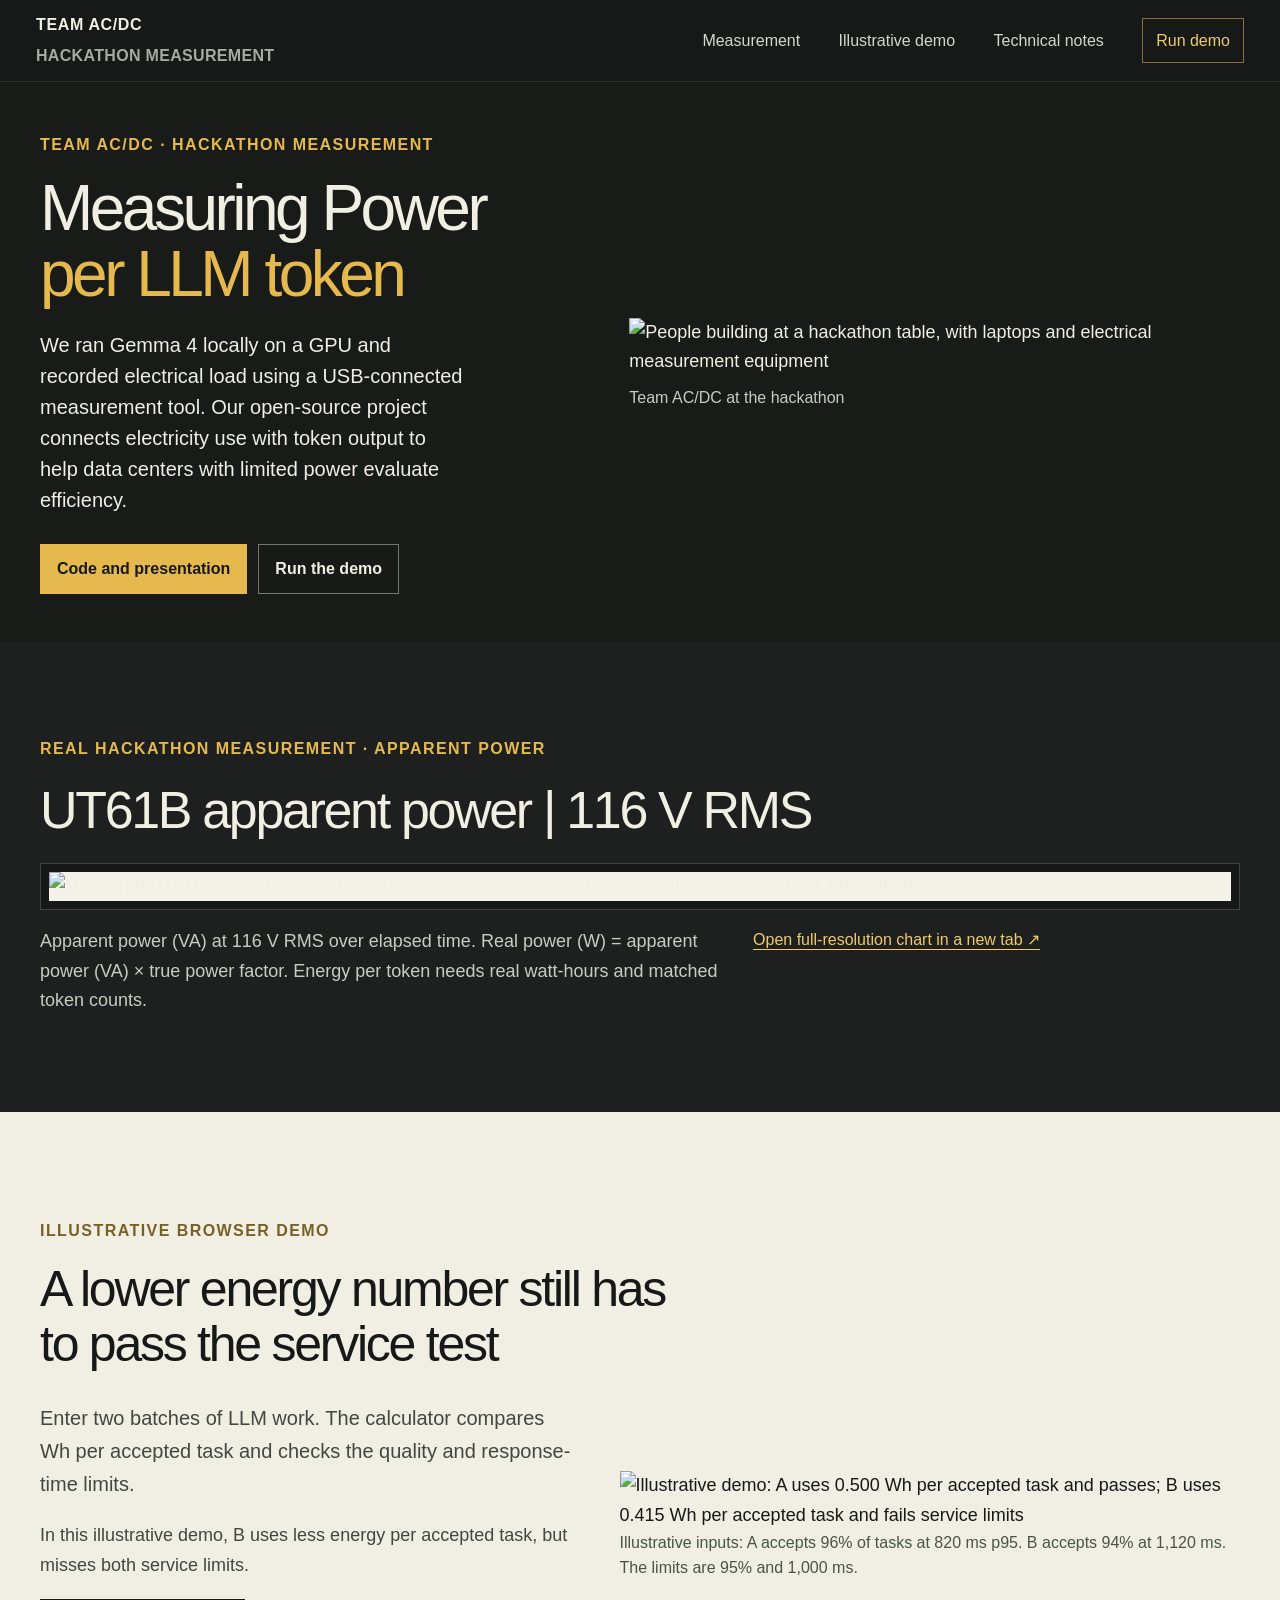
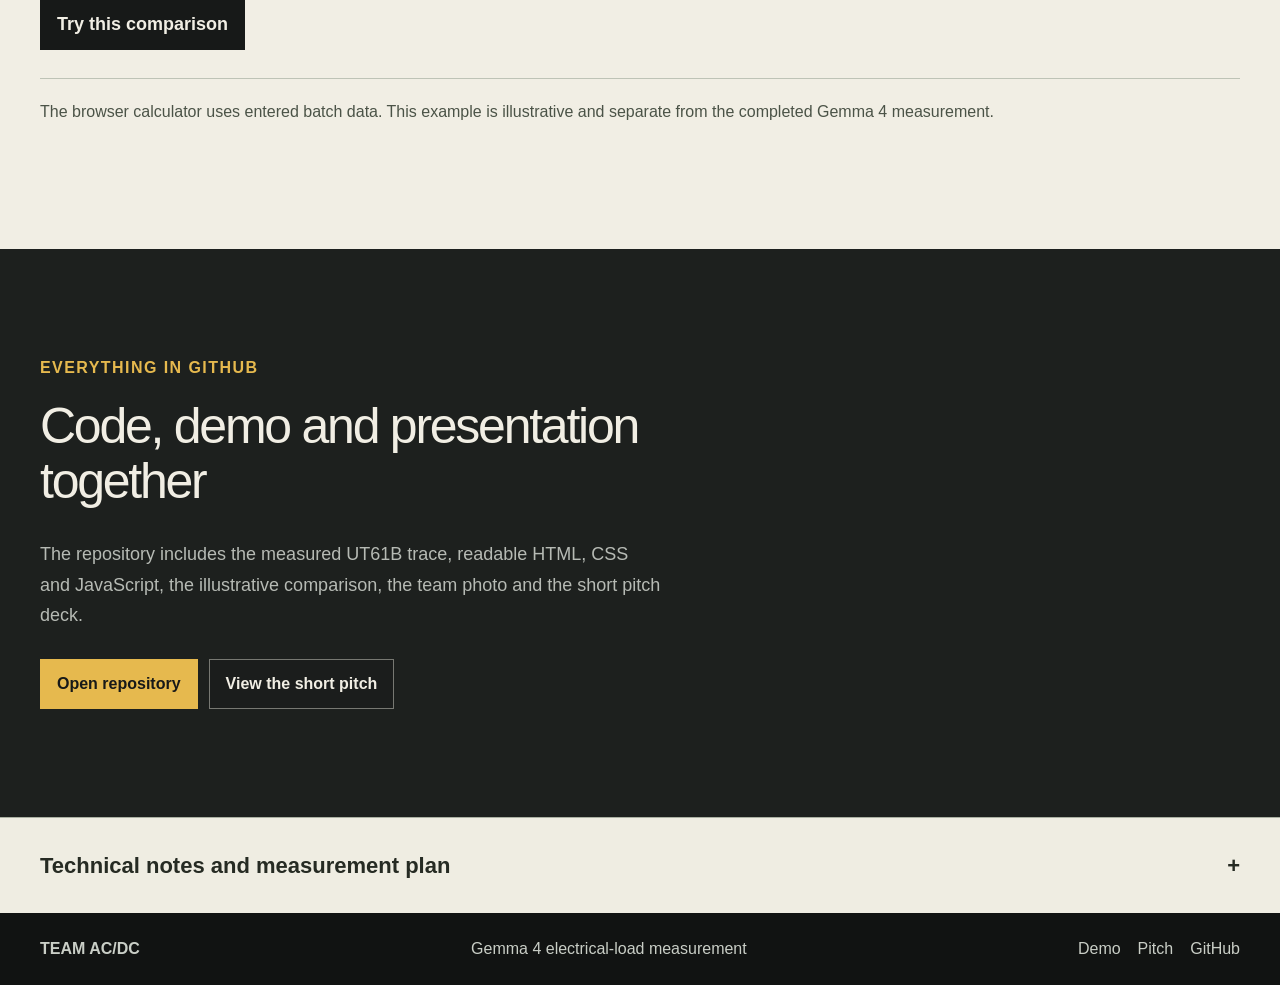
==== commit 8d78af50: "Add hackathon measurement trace and update Power per LLM token pitch" ====
--- a/src/index.html
+++ b/src/index.html
@@ -1,8 +1,9 @@
-<!doctype html><html lang="en"><head><meta charset="utf-8"><meta name="viewport" content="width=device-width, initial-scale=1"><meta name="description" content="A hackathon prototype for comparing LLM electricity use per accepted task."><title>AI Energy Audit · Hackathon prototype</title><link rel="stylesheet" href="styles.css"></head><body>
-<a class="skip-link" href="#main">Skip to content</a><header class="site-header"><a class="wordmark" href="./">AI ENERGY AUDIT <small>HACKATHON PROTOTYPE</small></a><nav class="main-nav"><a href="#case">Prototype</a><a href="#method">Technical notes</a><a class="nav-cta" href="demo/">Run demo</a></nav></header><main id="main">
-<section class="hackathon-hero" id="top"><div class="wrap hackathon-hero-grid"><div class="hackathon-copy"><p class="eyebrow">Built at this hackathon</p><h1>AI energy<br><em>audit prototype</em></h1><p class="hero-deck">At this hackathon, we built an open-source prototype that compares electricity per successful AI task for data centers with limited power.</p><div class="hero-actions"><a class="button button-amber" href="https://github.com/maxchamp2005-sudo/llm-energy-efficiency">Code and presentation</a><a class="button button-outline" href="demo/">Run the demo</a></div></div><figure class="hackathon-photo"><img src="assets/hackathon-team.jpg" alt="People building the prototype at a hackathon table, with laptops and electrical measurement equipment"><figcaption>Building the prototype at the hackathon</figcaption></figure></div></section>
-<section class="section section-cream prototype-section" id="case"><div class="wrap"><p class="eyebrow eyebrow-dark">The working prototype</p><h2>A lower energy number still has to pass the service test</h2><div class="prototype-grid"><div><p class="large-copy">Enter two batches of LLM work. The prototype compares Wh per accepted task and checks the quality and response-time limits.</p><p>In this demo, B uses less energy per accepted task, but misses both service limits.</p><a class="button button-dark" href="demo/">Try this comparison</a></div><figure class="prototype-figure"><img src="assets/prototype-comparison.svg" alt="Illustrative demo: A uses 0.500 Wh per accepted task and passes; B uses 0.415 Wh per accepted task and fails service limits"><figcaption>Illustrative inputs: A accepts 96% of tasks at 820 ms p95. B accepts 94% at 1,120 ms. The limits are 95% and 1,000 ms.</figcaption></figure></div><p class="prototype-status">The working demo calculates from entered data. Meter and GPU collection remain the next validation step.</p></div></section>
-<section class="section section-charcoal code-section"><div class="wrap"><p class="eyebrow">Everything in GitHub</p><h2>Code, demo and presentation together</h2><p class="section-intro">The repository includes readable HTML, CSS and JavaScript, the comparison example, this photo and the short pitch deck.</p><div class="hero-actions"><a class="button button-amber" href="https://github.com/maxchamp2005-sudo/llm-energy-efficiency">Open repository</a><a class="button button-outline" href="pitch/">View the short pitch</a></div></div></section>
+<!doctype html><html lang="en"><head><meta charset="utf-8"><meta name="viewport" content="width=device-width, initial-scale=1"><meta name="description" content="Team AC/DC measured electrical load while running Gemma 4 locally, and built tools to compare LLM electricity use with service quality."><title>Measuring Power per LLM token · Team AC/DC</title><link rel="stylesheet" href="styles.css"></head><body>
+<a class="skip-link" href="#main">Skip to content</a><header class="site-header"><a class="wordmark" href="./">TEAM AC/DC <small>HACKATHON MEASUREMENT</small></a><nav class="main-nav"><a href="#trace">Measurement</a><a href="#case">Illustrative demo</a><a href="#method">Technical notes</a><a class="nav-cta" href="demo/">Run demo</a></nav></header><main id="main">
+<section class="hackathon-hero" id="top"><div class="wrap hackathon-hero-grid"><div class="hackathon-copy"><p class="eyebrow">Team AC/DC · Hackathon measurement</p><h1>Measuring Power<br><em>per LLM token</em></h1><p class="hero-deck">We ran Gemma 4 locally on a GPU and recorded electrical load using a USB-connected measurement tool. Our open-source project connects electricity use with token output to help data centers with limited power evaluate efficiency.</p><div class="hero-actions"><a class="button button-amber" href="https://github.com/maxchamp2005-sudo/llm-energy-efficiency">Code and presentation</a><a class="button button-outline" href="demo/">Run the demo</a></div></div><figure class="hackathon-photo"><img src="assets/hackathon-team.jpg" alt="People building at a hackathon table, with laptops and electrical measurement equipment"><figcaption>Team AC/DC at the hackathon</figcaption></figure></div></section>
+<section class="section section-charcoal measurement-section" id="trace"><div class="wrap"><p class="eyebrow">Real hackathon measurement · Apparent power</p><h2>UT61B apparent power | 116 V RMS</h2><figure class="measurement-figure"><a class="measurement-image-link" href="docs/ut61b-apparent-power.jpg" target="_blank" rel="noopener" aria-label="Open the full-resolution UT61B apparent power chart in a new tab"><img src="docs/ut61b-apparent-power.jpg" alt="Measured UT61B chart showing apparent power in volt-amperes (VA) over elapsed seconds at 116 volts RMS"></a><figcaption><span>Apparent power (VA) at 116 V RMS over elapsed time. Real power (W) = apparent power (VA) × true power factor. Energy per token needs real watt-hours and matched token counts.</span><a class="trace-open-link" href="docs/ut61b-apparent-power.jpg" target="_blank" rel="noopener">Open full-resolution chart in a new tab ↗</a></figcaption></figure></div></section>
+<section class="section section-cream prototype-section" id="case"><div class="wrap"><p class="eyebrow eyebrow-dark">Illustrative browser demo</p><h2>A lower energy number still has to pass the service test</h2><div class="prototype-grid"><div><p class="large-copy">Enter two batches of LLM work. The calculator compares Wh per accepted task and checks the quality and response-time limits.</p><p>In this illustrative demo, B uses less energy per accepted task, but misses both service limits.</p><a class="button button-dark" href="demo/">Try this comparison</a></div><figure class="prototype-figure"><img src="assets/prototype-comparison.svg" alt="Illustrative demo: A uses 0.500 Wh per accepted task and passes; B uses 0.415 Wh per accepted task and fails service limits"><figcaption>Illustrative inputs: A accepts 96% of tasks at 820 ms p95. B accepts 94% at 1,120 ms. The limits are 95% and 1,000 ms.</figcaption></figure></div><p class="prototype-status">The browser calculator uses entered batch data. This example is illustrative and separate from the completed Gemma 4 measurement.</p></div></section>
+<section class="section section-charcoal code-section"><div class="wrap"><p class="eyebrow">Everything in GitHub</p><h2>Code, demo and presentation together</h2><p class="section-intro">The repository includes the measured UT61B trace, readable HTML, CSS and JavaScript, the illustrative comparison, the team photo and the short pitch deck.</p><div class="hero-actions"><a class="button button-amber" href="https://github.com/maxchamp2005-sudo/llm-energy-efficiency">Open repository</a><a class="button button-outline" href="pitch/">View the short pitch</a></div></div></section>
 <details class="technical-notes" id="method"><summary class="wrap">Technical notes and measurement plan <span aria-hidden="true">+</span></summary><div class="technical-content">    <section class="section section-cream" id="technical-case">
       <div class="wrap">
         <div class="section-topline"><span>THE DECISION</span><span>01 — 04</span></div>
@@ -115,4 +116,4 @@
     </section>
 
 </div></details>
-</main><footer class="site-footer"><div class="wrap footer-content"><a class="footer-brand" href="./">AI ENERGY AUDIT</a><span>Hackathon prototype</span><div><a href="demo/">Demo</a><a href="pitch/">Pitch</a><a href="https://github.com/maxchamp2005-sudo/llm-energy-efficiency">GitHub</a></div></div></footer></body></html>+</main><footer class="site-footer"><div class="wrap footer-content"><a class="footer-brand" href="./">TEAM AC/DC</a><span>Gemma 4 electrical-load measurement</span><div><a href="demo/">Demo</a><a href="pitch/">Pitch</a><a href="https://github.com/maxchamp2005-sudo/llm-energy-efficiency">GitHub</a></div></div></footer></body></html>
--- a/src/styles.css
+++ b/src/styles.css
@@ -564,3 +564,22 @@
 .hackathon-hero{padding:52px 0 48px;background:#181b18}.hackathon-hero-grid{display:grid;grid-template-columns:1fr 1.12fr;gap:44px;align-items:center}.hackathon-hero h1{font-size:clamp(42px,5vw,70px);letter-spacing:-.055em;line-height:1.03;margin-bottom:22px}.hackathon-hero .hero-deck{font-size:20px!important;line-height:1.55;max-width:38ch}.hackathon-photo,.prototype-figure{margin:0;min-width:0}.hackathon-photo img{display:block;width:100%;height:auto;max-height:440px;object-fit:contain}.hackathon-photo figcaption{font-size:16px;color:#c7cdc3;margin-top:10px;line-height:1.5}.prototype-section h2,.code-section h2{font-size:clamp(32px,4vw,50px);letter-spacing:-.045em;max-width:23ch;line-height:1.1;margin:0 0 30px}.prototype-grid{display:grid;grid-template-columns:1fr 1.15fr;gap:40px;align-items:center}.prototype-grid p{font-size:18px;line-height:1.65;color:#41483f}.prototype-grid .large-copy{font-size:20px!important}.prototype-figure img{display:block;width:100%;height:auto}.prototype-figure figcaption,.prototype-status{font-size:16px;line-height:1.6;color:#4b5347}.prototype-status{margin-top:28px;padding-top:20px;border-top:1px solid #bec3b6}.code-section .section-intro{max-width:62ch}.technical-notes{background:#efede2;color:#262b23;border-top:1px solid #aab0a2}.technical-notes>summary{padding:30px 0;font-size:22px;font-weight:650;cursor:pointer;display:flex;justify-content:space-between;gap:20px;list-style:none}.technical-content{border-top:1px solid #aab0a2}.wordmark{flex-wrap:wrap;max-width:250px}.wordmark small{flex-basis:100%;margin-top:0}.site-header{height:auto;min-height:82px;padding-block:14px}.hero-actions{flex-wrap:wrap}.hero-actions .button{font-size:16px!important}.pitch-help{font-size:16px!important}
 @media(max-width:900px){.hackathon-hero-grid{grid-template-columns:1fr 1fr;gap:24px}.hackathon-hero h1{font-size:44px}.hackathon-hero .hero-deck{font-size:18px!important}.prototype-grid{grid-template-columns:1fr;gap:22px}.prototype-figure{max-width:680px}.hackathon-photo figcaption{font-size:16px}}
 @media(max-width:640px){.hackathon-hero{padding:28px 0 32px}.hackathon-hero-grid{grid-template-columns:1fr;gap:24px}.hackathon-hero h1{font-size:42px;margin-bottom:16px}.hackathon-hero .eyebrow{margin-bottom:12px}.hackathon-hero .hero-deck{font-size:18px!important}.hackathon-hero .hero-actions{gap:10px;margin-top:20px}.hackathon-photo{max-width:450px}.hackathon-photo img{max-height:320px}.prototype-section,.code-section{padding-block:48px}.technical-notes>summary{padding-block:24px;font-size:20px}.wordmark{max-width:210px;font-size:16px!important}.wordmark small{font-size:16px!important}.site-header{padding-inline:19px}.main-nav .nav-cta{max-width:130px}.prototype-section h2,.code-section h2{font-size:34px}}
+
+/* The supplied trace is its own full-width section, separate from the illustrative calculator example. */
+.measurement-section { padding-block: clamp(58px, 8vw, 96px); }
+.measurement-section h2 { max-width: 30ch; margin: 0 0 24px; font-size: clamp(32px, 4.5vw, 52px); line-height: 1.12; letter-spacing: -.045em; }
+.measurement-figure { margin: 0; }
+.measurement-image-link { display: block; padding: 8px; border: 1px solid rgba(241, 238, 228, .2); background: #151817; }
+.measurement-image-link img { display: block; width: 100%; height: auto; background: #f3f1e8; }
+.measurement-figure figcaption { display: grid; grid-template-columns: minmax(0, 1fr) auto; gap: 16px 32px; align-items: start; max-width: 1000px; margin-top: 17px; color: #c7cdc3; font-size: 18px; line-height: 1.65; }
+.trace-open-link { color: var(--amber-light); font-size: 16px; text-underline-offset: 4px; }
+@media(max-width:900px) {
+  .main-nav { gap: 16px; }
+  .main-nav > a:not(.nav-cta) { display: none; }
+}
+@media(max-width:640px) {
+  .measurement-section { padding-block: 48px; }
+  .measurement-section h2 { font-size: 34px; }
+  .measurement-image-link { padding: 4px; }
+  .measurement-figure figcaption { grid-template-columns: minmax(0, 1fr); gap: 12px; font-size: 18px; }
+}
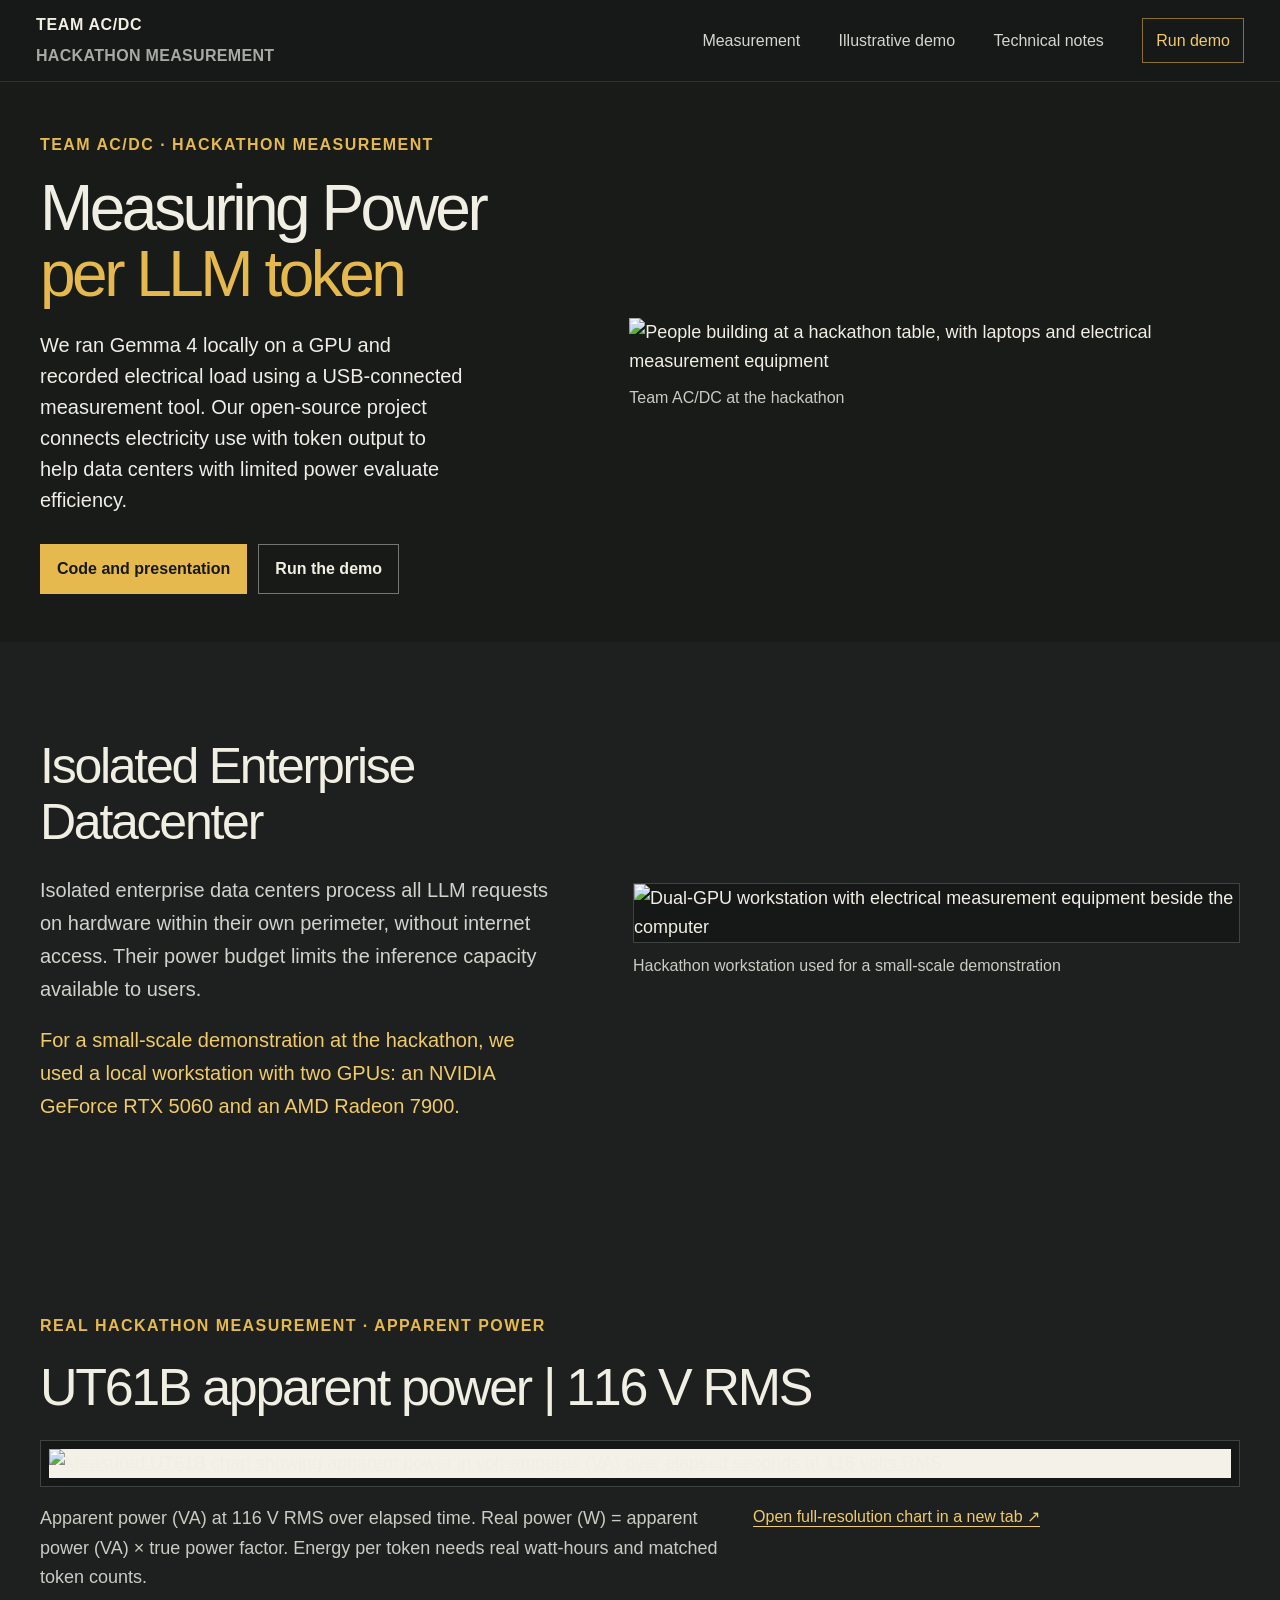
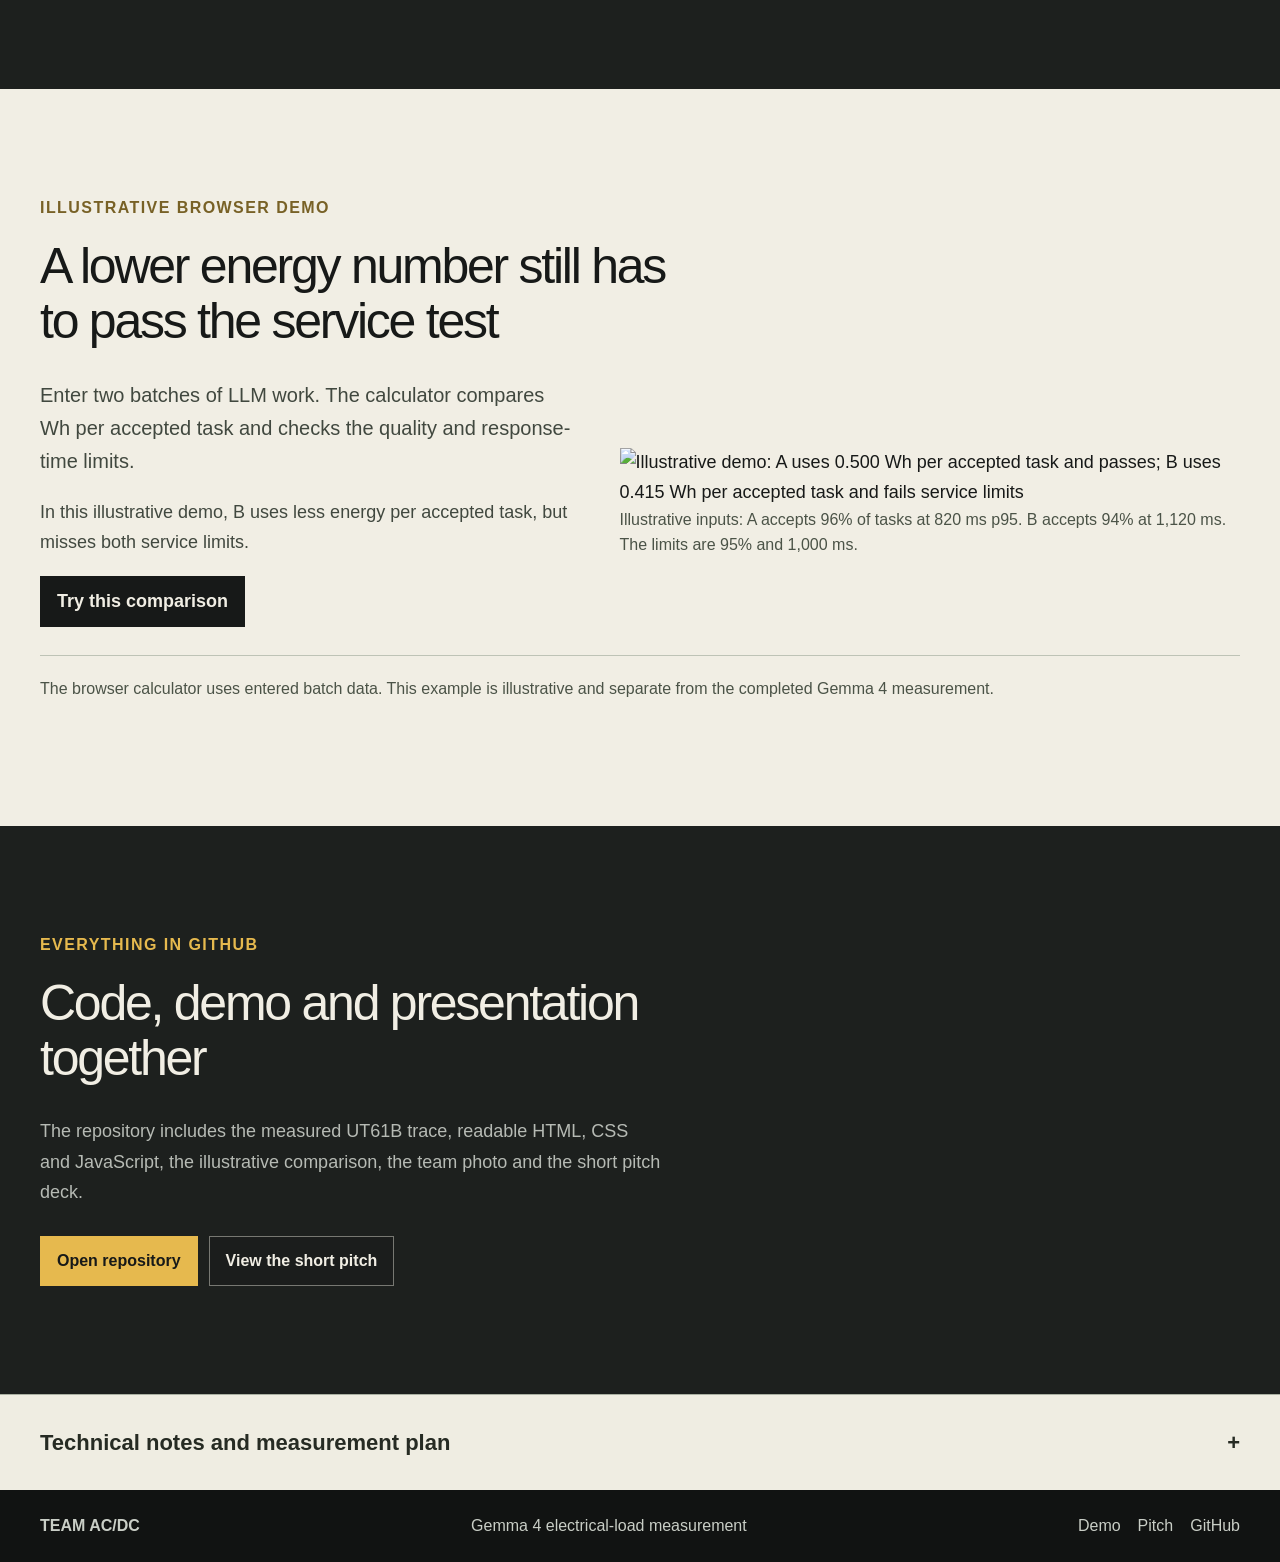
==== commit d37cdf11: "Add isolated enterprise datacenter context and dual-GPU workstation photo" ====
--- a/src/index.html
+++ b/src/index.html
@@ -1,6 +1,7 @@
 <!doctype html><html lang="en"><head><meta charset="utf-8"><meta name="viewport" content="width=device-width, initial-scale=1"><meta name="description" content="Team AC/DC measured electrical load while running Gemma 4 locally, and built tools to compare LLM electricity use with service quality."><title>Measuring Power per LLM token · Team AC/DC</title><link rel="stylesheet" href="styles.css"></head><body>
 <a class="skip-link" href="#main">Skip to content</a><header class="site-header"><a class="wordmark" href="./">TEAM AC/DC <small>HACKATHON MEASUREMENT</small></a><nav class="main-nav"><a href="#trace">Measurement</a><a href="#case">Illustrative demo</a><a href="#method">Technical notes</a><a class="nav-cta" href="demo/">Run demo</a></nav></header><main id="main">
 <section class="hackathon-hero" id="top"><div class="wrap hackathon-hero-grid"><div class="hackathon-copy"><p class="eyebrow">Team AC/DC · Hackathon measurement</p><h1>Measuring Power<br><em>per LLM token</em></h1><p class="hero-deck">We ran Gemma 4 locally on a GPU and recorded electrical load using a USB-connected measurement tool. Our open-source project connects electricity use with token output to help data centers with limited power evaluate efficiency.</p><div class="hero-actions"><a class="button button-amber" href="https://github.com/maxchamp2005-sudo/llm-energy-efficiency">Code and presentation</a><a class="button button-outline" href="demo/">Run the demo</a></div></div><figure class="hackathon-photo"><img src="assets/hackathon-team.jpg" alt="People building at a hackathon table, with laptops and electrical measurement equipment"><figcaption>Team AC/DC at the hackathon</figcaption></figure></div></section>
+<section class="section section-charcoal datacenter-section" id="datacenter"><div class="wrap datacenter-grid"><div class="datacenter-copy"><h2>Isolated Enterprise Datacenter</h2><p>Isolated enterprise data centers process all LLM requests on hardware within their own perimeter, without internet access. Their power budget limits the inference capacity available to users.</p><p>For a small-scale demonstration at the hackathon, we used a local workstation with two GPUs: an NVIDIA GeForce RTX 5060 and an AMD Radeon 7900.</p></div><figure class="datacenter-photo"><img src="docs/isolated-datacenter-workstation.jpg" alt="Dual-GPU workstation with electrical measurement equipment beside the computer"><figcaption>Hackathon workstation used for a small-scale demonstration</figcaption></figure></div></section>
 <section class="section section-charcoal measurement-section" id="trace"><div class="wrap"><p class="eyebrow">Real hackathon measurement · Apparent power</p><h2>UT61B apparent power | 116 V RMS</h2><figure class="measurement-figure"><a class="measurement-image-link" href="docs/ut61b-apparent-power.jpg" target="_blank" rel="noopener" aria-label="Open the full-resolution UT61B apparent power chart in a new tab"><img src="docs/ut61b-apparent-power.jpg" alt="Measured UT61B chart showing apparent power in volt-amperes (VA) over elapsed seconds at 116 volts RMS"></a><figcaption><span>Apparent power (VA) at 116 V RMS over elapsed time. Real power (W) = apparent power (VA) × true power factor. Energy per token needs real watt-hours and matched token counts.</span><a class="trace-open-link" href="docs/ut61b-apparent-power.jpg" target="_blank" rel="noopener">Open full-resolution chart in a new tab ↗</a></figcaption></figure></div></section>
 <section class="section section-cream prototype-section" id="case"><div class="wrap"><p class="eyebrow eyebrow-dark">Illustrative browser demo</p><h2>A lower energy number still has to pass the service test</h2><div class="prototype-grid"><div><p class="large-copy">Enter two batches of LLM work. The calculator compares Wh per accepted task and checks the quality and response-time limits.</p><p>In this illustrative demo, B uses less energy per accepted task, but misses both service limits.</p><a class="button button-dark" href="demo/">Try this comparison</a></div><figure class="prototype-figure"><img src="assets/prototype-comparison.svg" alt="Illustrative demo: A uses 0.500 Wh per accepted task and passes; B uses 0.415 Wh per accepted task and fails service limits"><figcaption>Illustrative inputs: A accepts 96% of tasks at 820 ms p95. B accepts 94% at 1,120 ms. The limits are 95% and 1,000 ms.</figcaption></figure></div><p class="prototype-status">The browser calculator uses entered batch data. This example is illustrative and separate from the completed Gemma 4 measurement.</p></div></section>
 <section class="section section-charcoal code-section"><div class="wrap"><p class="eyebrow">Everything in GitHub</p><h2>Code, demo and presentation together</h2><p class="section-intro">The repository includes the measured UT61B trace, readable HTML, CSS and JavaScript, the illustrative comparison, the team photo and the short pitch deck.</p><div class="hero-actions"><a class="button button-amber" href="https://github.com/maxchamp2005-sudo/llm-energy-efficiency">Open repository</a><a class="button button-outline" href="pitch/">View the short pitch</a></div></div></section>
--- a/src/styles.css
+++ b/src/styles.css
@@ -583,3 +583,22 @@
   .measurement-image-link { padding: 4px; }
   .measurement-figure figcaption { grid-template-columns: minmax(0, 1fr); gap: 12px; font-size: 18px; }
 }
+
+/* Explain the isolated enterprise setting beside the hackathon workstation photo. */
+.datacenter-section { padding-block: clamp(58px, 8vw, 96px); }
+.datacenter-grid { display: grid; grid-template-columns: minmax(0, .92fr) minmax(0, 1.08fr); gap: clamp(28px, 6vw, 76px); align-items: center; }
+.datacenter-copy h2 { max-width: 17ch; margin: 0 0 24px; color: var(--cream); font-size: clamp(32px, 4.2vw, 50px); line-height: 1.12; letter-spacing: -.045em; }
+.datacenter-copy p { margin: 0 0 18px; color: #d0d3cc; font-size: 20px; line-height: 1.65; }
+.datacenter-copy p:last-child { margin-bottom: 0; color: var(--amber-light); }
+.datacenter-photo { min-width: 0; margin: 0; }
+.datacenter-photo img { display: block; width: 100%; height: auto; border: 1px solid rgba(241, 238, 228, .2); background: #151817; }
+.datacenter-photo figcaption { margin-top: 11px; color: #c7cdc3; font-size: 16px; line-height: 1.5; }
+@media(max-width:900px) {
+  .datacenter-grid { grid-template-columns: minmax(0, .95fr) minmax(0, 1.05fr); gap: 24px; }
+}
+@media(max-width:640px) {
+  .datacenter-section { padding-block: 48px; }
+  .datacenter-grid { grid-template-columns: minmax(0, 1fr); gap: 27px; }
+  .datacenter-copy h2 { margin-bottom: 19px; font-size: 34px; }
+  .datacenter-copy p { font-size: 20px; }
+}
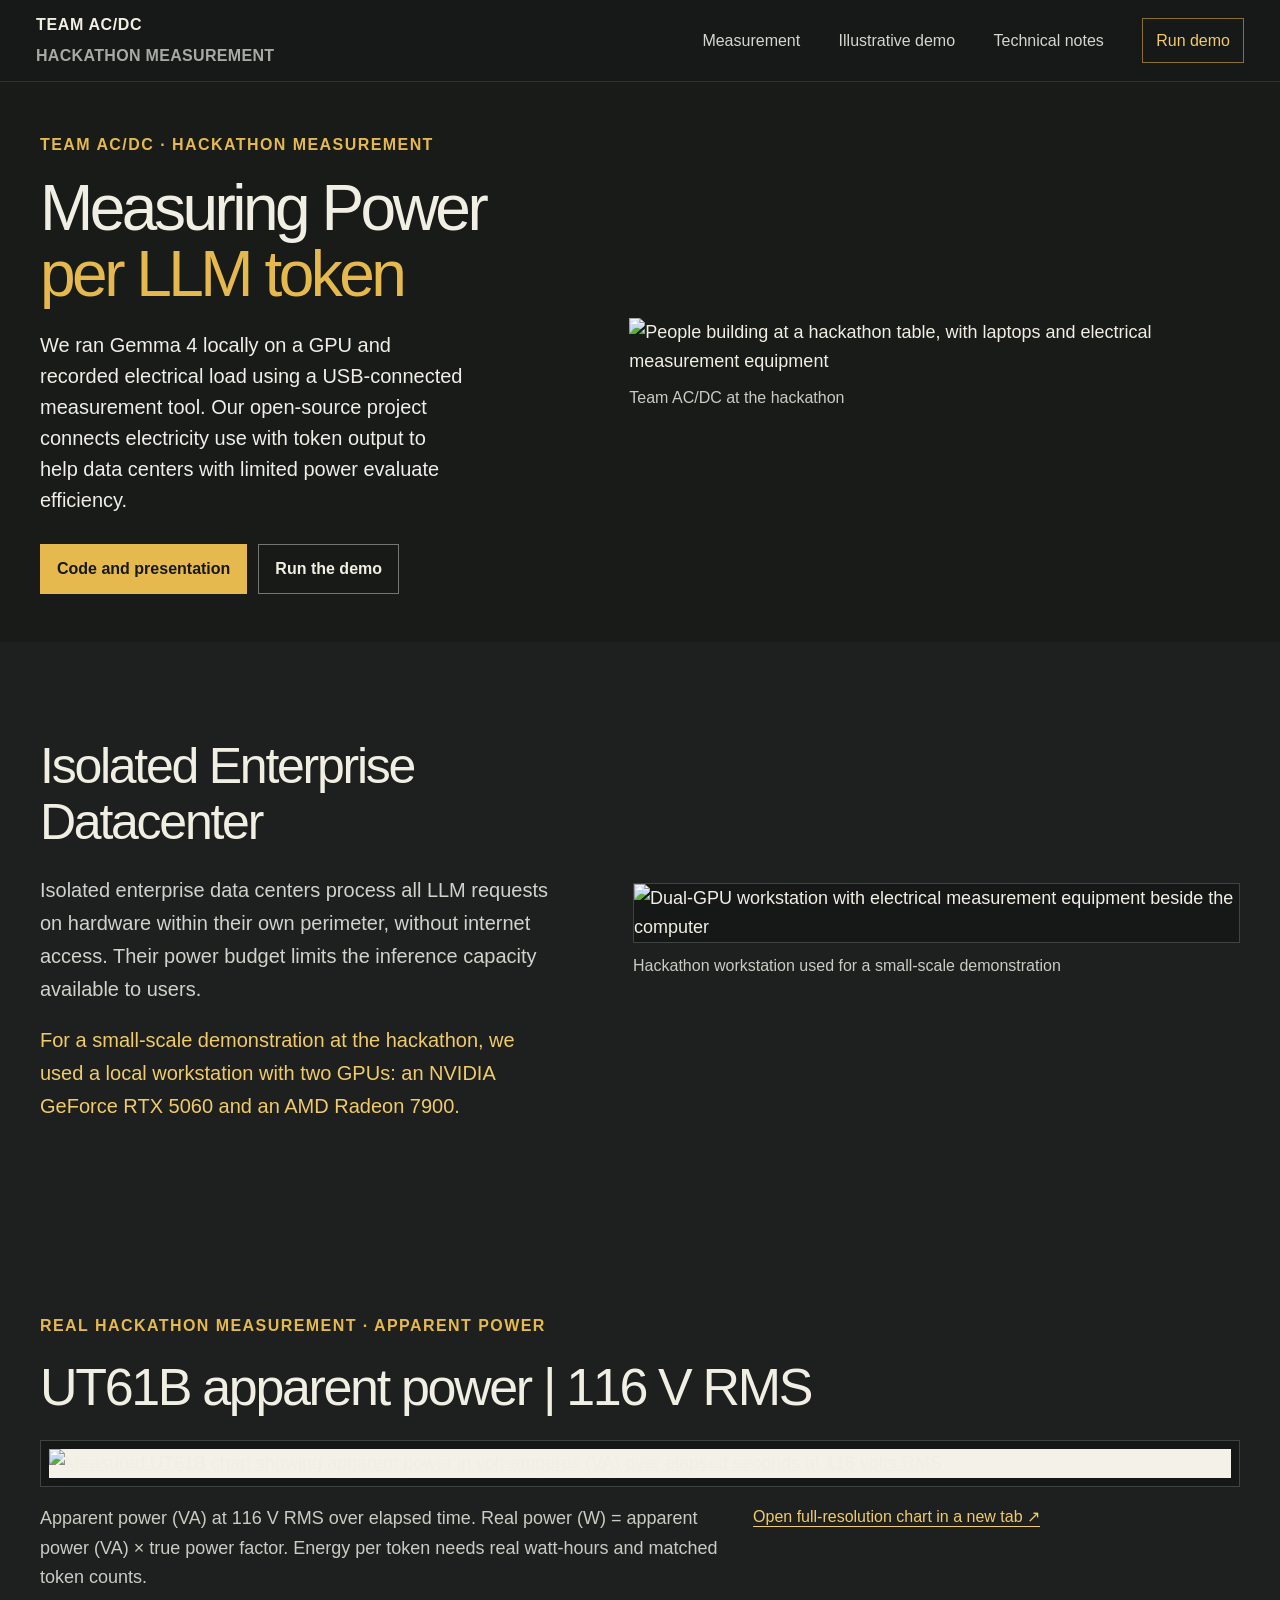
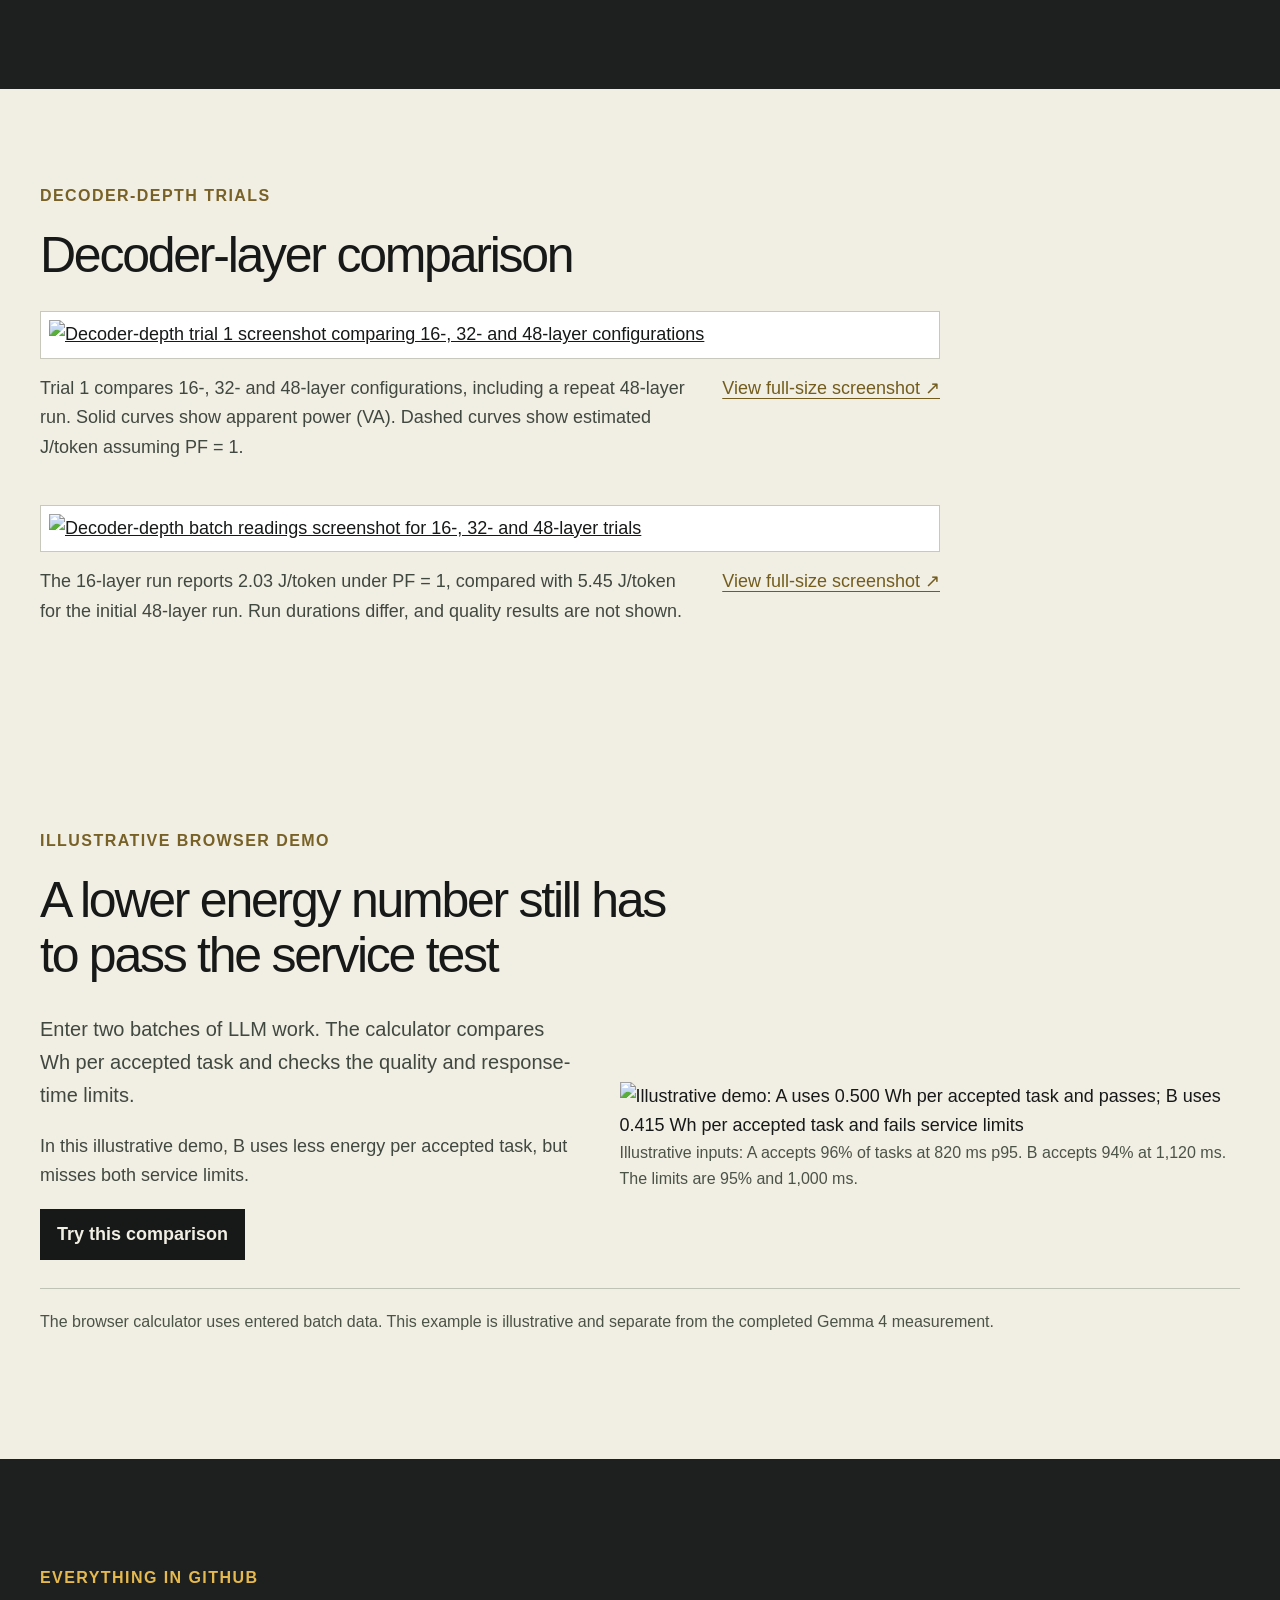
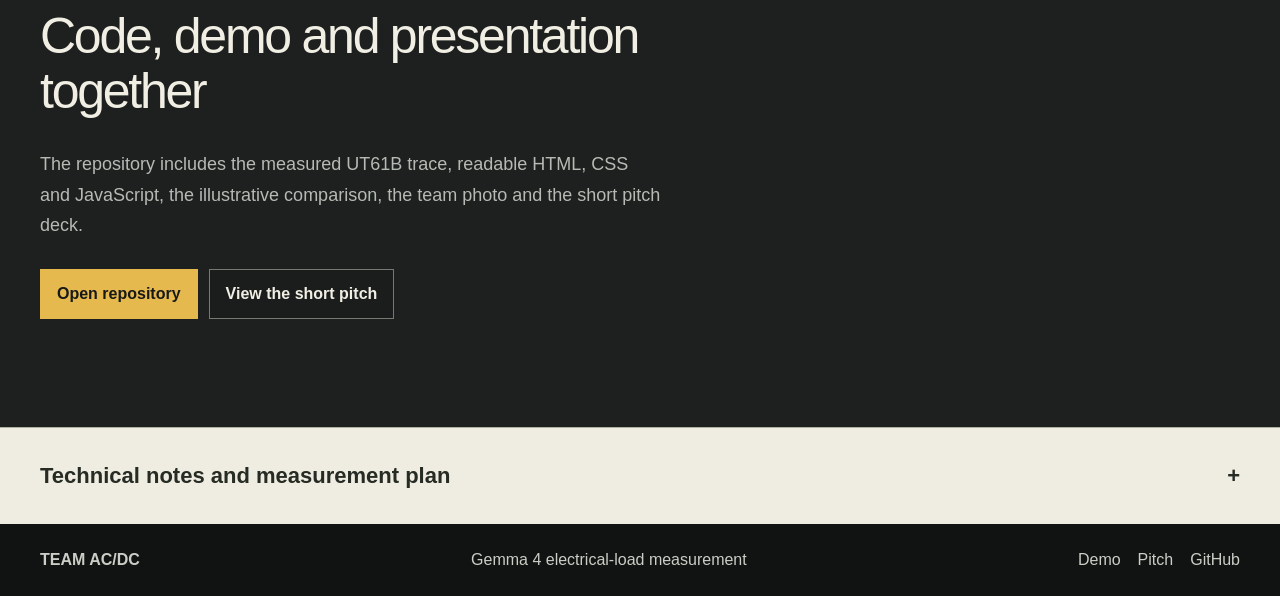
==== commit 6fecf535: "Add decoder-depth screenshots and captions after the measurement trace" ====
--- a/src/index.html
+++ b/src/index.html
@@ -3,6 +3,7 @@
 <section class="hackathon-hero" id="top"><div class="wrap hackathon-hero-grid"><div class="hackathon-copy"><p class="eyebrow">Team AC/DC · Hackathon measurement</p><h1>Measuring Power<br><em>per LLM token</em></h1><p class="hero-deck">We ran Gemma 4 locally on a GPU and recorded electrical load using a USB-connected measurement tool. Our open-source project connects electricity use with token output to help data centers with limited power evaluate efficiency.</p><div class="hero-actions"><a class="button button-amber" href="https://github.com/maxchamp2005-sudo/llm-energy-efficiency">Code and presentation</a><a class="button button-outline" href="demo/">Run the demo</a></div></div><figure class="hackathon-photo"><img src="assets/hackathon-team.jpg" alt="People building at a hackathon table, with laptops and electrical measurement equipment"><figcaption>Team AC/DC at the hackathon</figcaption></figure></div></section>
 <section class="section section-charcoal datacenter-section" id="datacenter"><div class="wrap datacenter-grid"><div class="datacenter-copy"><h2>Isolated Enterprise Datacenter</h2><p>Isolated enterprise data centers process all LLM requests on hardware within their own perimeter, without internet access. Their power budget limits the inference capacity available to users.</p><p>For a small-scale demonstration at the hackathon, we used a local workstation with two GPUs: an NVIDIA GeForce RTX 5060 and an AMD Radeon 7900.</p></div><figure class="datacenter-photo"><img src="docs/isolated-datacenter-workstation.jpg" alt="Dual-GPU workstation with electrical measurement equipment beside the computer"><figcaption>Hackathon workstation used for a small-scale demonstration</figcaption></figure></div></section>
 <section class="section section-charcoal measurement-section" id="trace"><div class="wrap"><p class="eyebrow">Real hackathon measurement · Apparent power</p><h2>UT61B apparent power | 116 V RMS</h2><figure class="measurement-figure"><a class="measurement-image-link" href="docs/ut61b-apparent-power.jpg" target="_blank" rel="noopener" aria-label="Open the full-resolution UT61B apparent power chart in a new tab"><img src="docs/ut61b-apparent-power.jpg" alt="Measured UT61B chart showing apparent power in volt-amperes (VA) over elapsed seconds at 116 volts RMS"></a><figcaption><span>Apparent power (VA) at 116 V RMS over elapsed time. Real power (W) = apparent power (VA) × true power factor. Energy per token needs real watt-hours and matched token counts.</span><a class="trace-open-link" href="docs/ut61b-apparent-power.jpg" target="_blank" rel="noopener">Open full-resolution chart in a new tab ↗</a></figcaption></figure></div></section>
+<section class="section section-cream depth-comparison-section" id="depth-comparison"><div class="wrap"><p class="eyebrow eyebrow-dark">Decoder-depth trials</p><h2>Decoder-layer comparison</h2><div class="depth-comparison-stack"><figure class="depth-comparison-figure"><a class="depth-image-link" href="docs/decoder-depth-traces.jpg" target="_blank" rel="noopener" aria-label="Open the full-resolution decoder-depth traces screenshot in a new tab"><img src="docs/decoder-depth-traces.jpg" alt="Decoder-depth trial 1 screenshot comparing 16-, 32- and 48-layer configurations"></a><figcaption><span>Trial 1 compares 16-, 32- and 48-layer configurations, including a repeat 48-layer run. Solid curves show apparent power (VA). Dashed curves show estimated J/token assuming PF = 1.</span><a href="docs/decoder-depth-traces.jpg" target="_blank" rel="noopener">View full-size screenshot ↗</a></figcaption></figure><figure class="depth-comparison-figure"><a class="depth-image-link" href="docs/decoder-depth-batch-readings.jpg" target="_blank" rel="noopener" aria-label="Open the full-resolution decoder-depth batch readings screenshot in a new tab"><img src="docs/decoder-depth-batch-readings.jpg" alt="Decoder-depth batch readings screenshot for 16-, 32- and 48-layer trials"></a><figcaption><span>The 16-layer run reports 2.03 J/token under PF = 1, compared with 5.45 J/token for the initial 48-layer run. Run durations differ, and quality results are not shown.</span><a href="docs/decoder-depth-batch-readings.jpg" target="_blank" rel="noopener">View full-size screenshot ↗</a></figcaption></figure></div></div></section>
 <section class="section section-cream prototype-section" id="case"><div class="wrap"><p class="eyebrow eyebrow-dark">Illustrative browser demo</p><h2>A lower energy number still has to pass the service test</h2><div class="prototype-grid"><div><p class="large-copy">Enter two batches of LLM work. The calculator compares Wh per accepted task and checks the quality and response-time limits.</p><p>In this illustrative demo, B uses less energy per accepted task, but misses both service limits.</p><a class="button button-dark" href="demo/">Try this comparison</a></div><figure class="prototype-figure"><img src="assets/prototype-comparison.svg" alt="Illustrative demo: A uses 0.500 Wh per accepted task and passes; B uses 0.415 Wh per accepted task and fails service limits"><figcaption>Illustrative inputs: A accepts 96% of tasks at 820 ms p95. B accepts 94% at 1,120 ms. The limits are 95% and 1,000 ms.</figcaption></figure></div><p class="prototype-status">The browser calculator uses entered batch data. This example is illustrative and separate from the completed Gemma 4 measurement.</p></div></section>
 <section class="section section-charcoal code-section"><div class="wrap"><p class="eyebrow">Everything in GitHub</p><h2>Code, demo and presentation together</h2><p class="section-intro">The repository includes the measured UT61B trace, readable HTML, CSS and JavaScript, the illustrative comparison, the team photo and the short pitch deck.</p><div class="hero-actions"><a class="button button-amber" href="https://github.com/maxchamp2005-sudo/llm-energy-efficiency">Open repository</a><a class="button button-outline" href="pitch/">View the short pitch</a></div></div></section>
 <details class="technical-notes" id="method"><summary class="wrap">Technical notes and measurement plan <span aria-hidden="true">+</span></summary><div class="technical-content">    <section class="section section-cream" id="technical-case">
--- a/src/styles.css
+++ b/src/styles.css
@@ -602,3 +602,21 @@
   .datacenter-copy h2 { margin-bottom: 19px; font-size: 34px; }
   .datacenter-copy p { font-size: 20px; }
 }
+
+/* Decoder screenshots stay full-size in aspect ratio and stack for clear reading. */
+.depth-comparison-section { padding-block: clamp(58px, 8vw, 96px); }
+.depth-comparison-section h2 { max-width: 24ch; margin: 0 0 28px; font-size: clamp(32px, 4.2vw, 50px); line-height: 1.12; letter-spacing: -.045em; }
+.depth-comparison-stack { display: grid; grid-template-columns: minmax(0, 1fr); gap: 42px; }
+.depth-comparison-figure { width: min(100%, 900px); margin: 0; }
+.depth-image-link { display: block; padding: 8px; border: 1px solid #c8c8bc; background: #fff; }
+.depth-image-link img { display: block; width: 100%; height: auto; }
+.depth-comparison-figure figcaption { display: flex; justify-content: space-between; align-items: flex-start; gap: 18px 30px; margin-top: 15px; color: #41483f; font-size: 18px; line-height: 1.65; }
+.depth-comparison-figure figcaption a { flex: 0 0 auto; color: #735d1d; font-size: 18px; text-underline-offset: 4px; }
+@media(max-width:640px) {
+  .depth-comparison-section { padding-block: 48px; }
+  .depth-comparison-section h2 { margin-bottom: 23px; font-size: 34px; }
+  .depth-comparison-stack { gap: 34px; }
+  .depth-image-link { padding: 4px; }
+  .depth-comparison-figure figcaption { flex-direction: column; gap: 10px; font-size: 18px; }
+  .depth-comparison-figure figcaption a { font-size: 18px; }
+}
